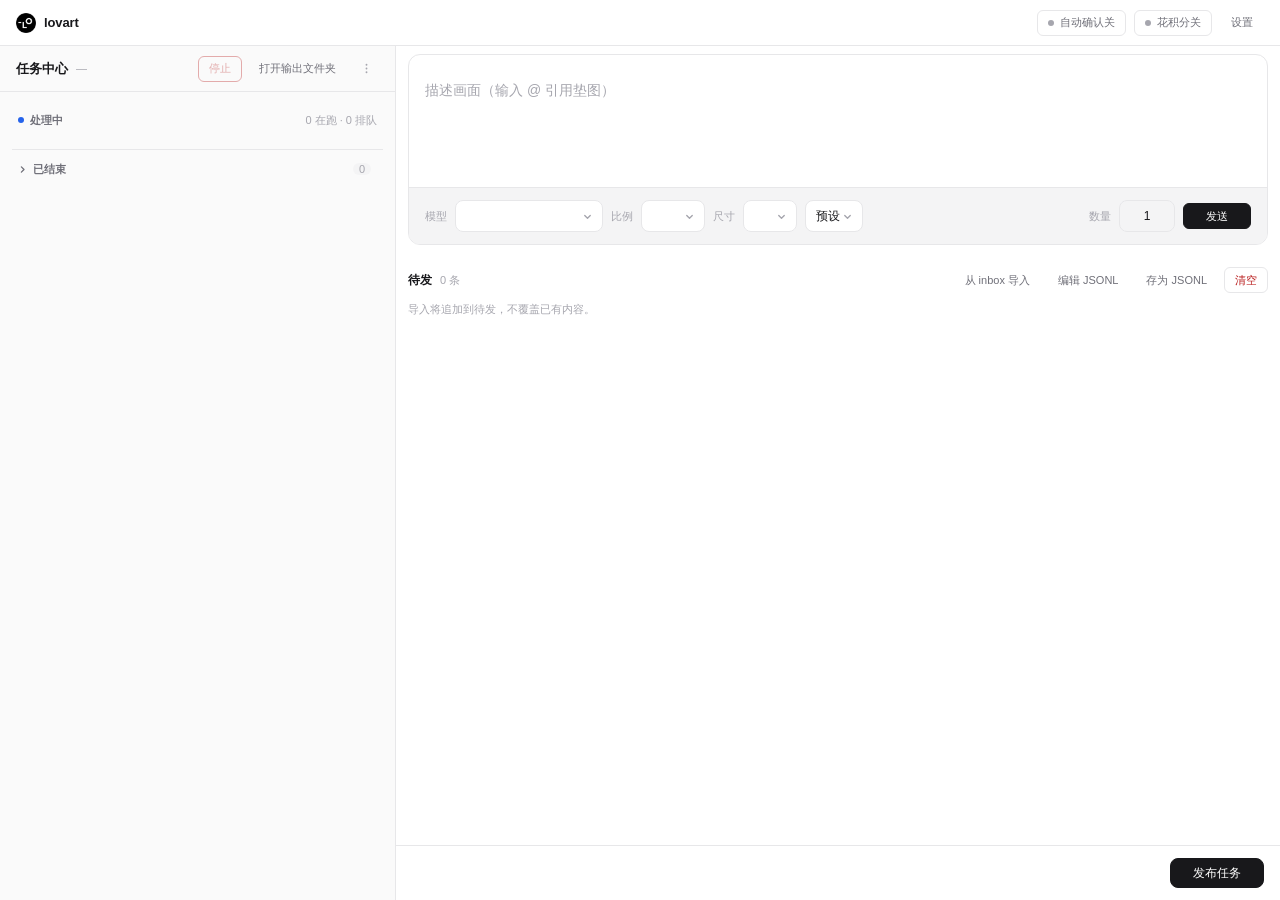
==== ui/index.html @ 82db2443 "feat: 花积分模式（提交前按开关走 fast 通道） - client: Mode{Queue,Fast} + Mode::from_spend 作为唯一的 bool→Mode 映射（带单测）；s" ====
<!doctype html>
<html lang="zh-CN" data-theme="light">
<head>
<meta charset="utf-8" />
<meta name="viewport" content="width=device-width, initial-scale=1" />
<title>lovart</title>
<link rel="stylesheet" href="style.css" />
</head>
<body>

<!--
  ⚠️ 全文件**零内联样式**：没有一处 `style="…"`。
  隐藏用 `hidden` 属性；图标色走 CSS 类 + 令牌。
  **没有进度条** —— 上游 `/chat/status` 只回 `status`
  （2026-10-01 直连实测：`{"code":0,"data":{"thread_id":"…","status":"running"}}`
  —— 没有百分比、没有排队位次），所以「单条生成到几成」**没有真值**，
  编一个百分比就是把不知道的数字写成肯定句。
  也**不留任何"转圈"式装饰动画**：转的永远不是进度，只会看着像卡住。
  单条能回答的是**事实行**（见 `app.js` 的 `.task-facts`）：现在在哪一步、
  正在生产的那几条跑了多久（排队/待确认不计时）、试了几次、产物叫什么
  —— 全是真值，一个猜的数字都没有。
-->
<svg class="svg-defs" aria-hidden="true">
  <symbol id="i-img" viewBox="0 0 24 24">
    <rect x="3" y="4.5" width="18" height="15" rx="2.4" />
    <circle cx="8.6" cy="10" r="1.6" />
    <path d="M4.2 17.2l5-4.8 3.9 3.9 2.7-2.7 4 4" />
  </symbol>
  <symbol id="i-chev" viewBox="0 0 12 12">
    <path d="M4.5 2.5L8 6l-3.5 3.5" />
  </symbol>
  <symbol id="i-copy" viewBox="0 0 24 24">
    <rect x="9" y="9" width="11" height="11" rx="2" />
    <path d="M5 15V6a2 2 0 0 1 2-2h9" />
  </symbol>
  <!-- 三个点用极短线段画，这样 fill:none + stroke 的全局规则也能正确显示 -->
  <symbol id="i-more" viewBox="0 0 24 24">
    <path d="M12 5h.01M12 12h.01M12 19h.01" stroke-width="3.4" />
  </symbol>
  <!-- 预设列表的行内动作：铅笔 / 垃圾桶。
       用图标不用"改 / 删"两个字：图标更安静，也不会像 × 那样被当成"关闭"。 -->
  <symbol id="i-edit" viewBox="0 0 24 24">
    <path d="M4 20h4L20 8l-4-4L4 16v4z" />
    <path d="M14 6l4 4" />
  </symbol>
  <symbol id="i-trash" viewBox="0 0 24 24">
    <path d="M4 7h16M9 7V5h6v2M6 7l1 13h10l1-13" />
    <path d="M10 11v6M14 11v6" />
  </symbol>
</svg>

<header class="topbar">
  <div class="brand">
    <!-- 品牌图标 = **应用图标同一张图**（`ui/logo.png`，随 `frontendDist` 一起嵌进二进制）。
         刻意不再用内联 SVG 仿画：仿出来的和 Dock 里那张永远是两个样子。 -->
    <img class="brand-mark" src="logo.png" alt="" />
    <b class="brand-name">lovart</b>
  </div>
  <!-- 全局自动确认：**常驻状态 + 快捷切换**。花钱策略必须一直看得见，
       所以放在顶栏而不是埋进设置页（设置页不再放第二个开关）。 -->
  <button class="btn btn-sm auto-switch" id="btnAutoConfirm" aria-pressed="false"
    title="遇到需确认的高成本操作时自动确认并扣积分">
    <span class="auto-switch-dot" aria-hidden="true"></span>
    <span id="autoConfirmLabel">自动确认关</span>
  </button>
  <!-- 花积分模式：与自动确认**不是**一回事 —— 它管"提交时走哪条通道"，
       自动确认管"上游要求确认时替不替人点"。不落盘，重启恒关。 -->
  <button class="btn btn-sm auto-switch" id="btnSpendMode" aria-pressed="false"
    title="提交时走 fast 通道：不排队、按张扣积分（不跳过上游的确认）">
    <span class="auto-switch-dot" aria-hidden="true"></span>
    <span id="spendModeLabel">花积分关</span>
  </button>
  <button class="btn btn-sm btn-quiet" id="btnSettings">设置</button>
</header>

<div class="split">

  <!-- ══ 任务中心 ══ -->
  <section class="panel panel-board">
    <div class="panel-head">
      <h2 class="panel-title">任务中心</h2>
      <span class="count" id="boardCount">—</span>
      <div class="head-actions">
        <!-- 「接着查」：把**没人跟**的未完成记录接回来（按 threadId 复查，不重复提交）。
             平时隐藏，只有真出现残记录时才由 app.js 显示。 -->
        <button class="btn btn-sm btn-quiet" id="btnResume" hidden>接着查 0</button>
        <button class="btn btn-sm btn-stop" id="btnStop" disabled>停止</button>
        <button class="btn btn-sm btn-quiet" id="btnOpenOutput">打开输出文件夹</button>
        <button class="icon-btn" id="btnBoardMore" title="更多">
          <svg class="icon-btn-svg"><use href="#i-more" /></svg>
        </button>
      </div>
    </div>

    <div class="panel-body" id="boardBody">

      <!-- 加载/失败态：读不到 ≠ 没有 -->
      <div class="notice" id="boardNotice" hidden>
        <p class="notice-text" id="boardNoticeText"></p>
        <button class="btn btn-sm" id="btnRetryRead">重试</button>
      </div>

      <div id="boardMain">
        <!-- 「要你处理」—— **你不点它就不动**的那些（今天只有"待确认"）。
             刻意**单独成组、放最上面、默认展开**：它原先被归进「已结束」，
             用户看到的是"它自己完成了，没问我"（2026-10-01 实测反馈）。
             判据在 Rust（`task_group` 的 `waiting`），前端不判。 -->
        <div id="waitingGroup" hidden>
          <div class="group-title">
            <span class="dot dot-warn"></span>
            <span>待处理</span>
            <span class="group-meta" id="waitingMeta">0 条</span>
          </div>
          <div class="run-list" id="waitingList"></div>
        </div>

        <div class="group-title">
          <span class="dot" id="runningDot"></span>
          <span id="runningTitle">处理中</span>
          <span class="group-meta" id="runningMeta">0 在跑 · 0 排队</span>
        </div>
        <div class="run-list" id="runningList"></div>

        <button class="waitbar" id="btnQueued" hidden>
          <svg class="chev" aria-hidden="true"><use href="#i-chev" /></svg>
          <span class="waitbar-text">排队中 <b id="queuedCount">0</b> 条</span>
          <span class="waitbar-hint" id="queuedHint">展开</span>
        </button>
        <div class="queued-list" id="queuedList" hidden></div>

        <div class="group-row">
          <button class="group-title group-toggle" id="btnDone" aria-expanded="false">
            <svg class="chev" aria-hidden="true"><use href="#i-chev" /></svg>
            <!-- ⚠️ 这里叫「已结束」而不是「已完成」：这一组装的是**结束了的**，
                 含 `failed` / `no_artifact`（结束但没图）—— 写「已完成」就是撒谎。
                 每条到底什么状态，由卡片自己的状态名回答。 -->
            <span>已结束</span>
            <span class="group-count" id="doneCount">0</span>
          </button>
          <button class="btn btn-sm btn-quiet" id="btnRetry" hidden>重跑异常 0</button>
        </div>
        <div class="done-list" id="doneList" hidden></div>
      </div>
    </div>
  </section>

  <!-- ══ 工作台 ══ -->
  <section class="panel panel-work">
    <div class="panel-body">

      <!-- 输入 + 参数 = 一个整体 -->
      <div class="composer">
        <!-- `id` 是给「从看板卡片把图拖进垫图区」用的落点（`startRefPull`）：
             判据是**整块**而不是 `#refs` —— 垫图条为空时高度是 0，只认它等于拖不进去。 -->
        <div class="composer-top" id="composerTop">
          <!-- 垫图（参考图）在**提示词输入框上方、左对齐** —— 形态与 maomao 生图节点
              一致（那边是 `ResourceStrip` 素材区在 `PromptInput` 之上，见
               `src/components/image/nodes/ImageGenerate.tsx`）。
               缩略图与「+」由 app.js 一起渲染、一起换行（理由见 renderRefs）。
               ⚠️ 不挂「垫图」两个字：图本身已经把话说完（标签已删）。 -->
          <div class="refs" id="refs" role="group" aria-label="垫图"></div>
          <!-- 提示词 = **富文本**（contentEditable），不是 textarea：在里面输入 `@` 调出垫图，
               选中后变成行内**芯片**（图片芯片带缩略图）。形态对齐 maomao 生图节点的
               `PromptInput`；序列化格式（`@{id:label|thumb}`）见 `ui/promptChips.js`。
               ⚠️ 没有可见标签 ⇒ 占位符用 `:empty::before` 自己造，无障碍名走 `aria-label`。 -->
          <div class="composer-input">
            <div class="prompt-input" id="promptInput" contenteditable="true"
              role="textbox" aria-multiline="true" aria-label="提示词"></div>
            <!-- 占位符：`contentEditable` **没有 placeholder** ⇒ 用一个绝对定位的兄弟节点顶上。
                 显隐判据是**序列化后的文本**（不是 `innerHTML`），见 app.js 的 syncComposerState
                 （它同时决定「发送」按钮的可用性 —— 同一个判据只判一次）。 -->
            <span class="prompt-placeholder" id="promptPlaceholder" aria-hidden="true"
              >描述画面（输入 @ 引用垫图）</span>
            <!-- `@` 候选弹层：内容与坐标由 app.js 算（判定/定位在 `ui/promptMention.js`）。
                 启动时会 portal 到 `body`（`position: fixed` 才不被面板裁掉）—— 这里只是初始落点。 -->
            <div class="mention-menu" id="mentionMenu" hidden></div>
          </div>
        </div>

        <div class="composer-bar">
          <!-- ⚠️ 这四个控件（模型 / 比例 / 尺寸 / 预设）**全是自绘下拉**：
               原生 `<select>` 的候选列表由系统绘制（WebView2 走 OS 菜单），字体 / 行高 /
               圆角 / 高亮色一处也改不了 —— 摆在一行里就是"两个物种"。
               所以 `<select>` 退化成**纯数据模型**（`.value` / `<option>` / `change` 照旧），
               看得见的是 `.select-btn` + `.menu` 弹层。
               ⚠️ 配对靠按钮上的 `data-select`（指向 select 的 id），JS 侧没有第二张表。 -->
          <div class="bar-field">
            <label class="bar-label" for="btnModel">模型</label>
            <select id="modelSelect" tabindex="-1" aria-hidden="true"></select>
            <button class="select-btn" id="btnModel" data-select="modelSelect"
              aria-haspopup="listbox" aria-expanded="false"></button>
          </div>
          <!-- 比例 / 尺寸 = 与「模型」**同款下拉**（原先是一条工具条上并存
               分段按钮 + 下拉两种控件，选中反馈也不一样）。 -->
          <div class="bar-field">
            <label class="bar-label" for="btnRatio">比例</label>
            <select id="ratioSelect" tabindex="-1" aria-hidden="true"></select>
            <button class="select-btn" id="btnRatio" data-select="ratioSelect"
              aria-haspopup="listbox" aria-expanded="false"></button>
          </div>
          <div class="bar-field">
            <label class="bar-label" for="btnSize">尺寸</label>
            <select id="sizeSelect" tabindex="-1" aria-hidden="true"></select>
            <button class="select-btn" id="btnSize" data-select="sizeSelect"
              aria-haspopup="listbox" aria-expanded="false"></button>
          </div>
          <!-- 提示词预设：打开一个面板（列表态挑一条用；新建 / 修改在编辑器态）。
               不是下拉，所以 `aria-haspopup` 是 `dialog`，也没有 `aria-expanded`。 -->
          <button class="select-btn" id="btnPresets" aria-haspopup="dialog"
            title="提示词预设">预设</button>
          <!-- 右端：数量 + 发送。
               ⚠️ 两者都只是「加入待发」，真正花钱的是下面的「发布任务」——
                  所以这里不写「提交 / 发布」，否则用户会以为点一下就扣积分。
               回车与「发送」是**同一个入口**（都走 app.js 的 `addToQueue`），
               数量 = 这条提示词入队几份（每份一个独立任务、一张不同的图）。
               `max` 由 app.js 按 `MAX_COPIES` 填，不在 HTML 里写第二份 20。 -->
          <div class="bar-tail">
            <div class="bar-field">
              <label class="bar-label" for="copiesInput">数量</label>
              <input class="copies-input" id="copiesInput" type="number" min="1" step="1" value="1" />
            </div>
            <button class="btn btn-sm btn-primary" id="btnSend" title="加入待发（回车同效）">发送</button>
          </div>
        </div>
      </div>

      <div class="queue-head">
        <h3 class="queue-title">待发</h3>
        <span class="count" id="queueCount">0 条</span>
        <div class="head-actions">
          <button class="btn btn-sm btn-quiet" id="btnImport">从 inbox 导入</button>
          <button class="btn btn-sm btn-quiet" id="btnEditJsonl">编辑 JSONL</button>
          <button class="btn btn-sm btn-quiet" id="btnExportJsonl">存为 JSONL</button>
          <button class="btn btn-sm btn-danger" id="btnClear">清空</button>
        </div>
      </div>
      <p class="note">导入将追加到待发，不覆盖已有内容。</p>
      <div class="queue-list" id="queueList"></div>

    </div>

    <div class="panel-foot">
      <button class="btn btn-primary" id="btnPublish">发布任务</button>
    </div>
  </section>

</div>

<!--
  ══ 看大图 ══
  参照实现（maomao 的 ImageZoomDialog）：全屏黑底、图片 contain、
  点空白关闭、右上关闭按钮、右下像素角标、底部工具条。

  ⚠️ 这里**不做滚轮缩放 / 拖拽平移** —— 那两样必须靠 `el.style.transform`
  实现，会违反「零内联样式」。改成**两档模式**（适应窗口 / 实际大小），
  实际大小用容器原生滚动，能力不减且没有一处内联样式。
-->
<div class="viewer" id="viewer" hidden>
  <div class="viewer-stage" id="viewerStage">
    <img class="viewer-img" id="viewerImg" alt="大图" />
  </div>
  <span class="viewer-dims" id="viewerDims"></span>
  <button class="viewer-close" id="viewerClose" aria-label="关闭">×</button>
  <div class="viewer-bar">
    <button class="viewer-btn" id="viewerFit">适应窗口</button>
    <button class="viewer-btn" id="viewerActual">实际大小</button>
    <span class="viewer-sep"></span>
    <button class="viewer-btn" id="viewerReveal">打开所在位置</button>
    <button class="viewer-btn" id="viewerCopy">复制提示词</button>
  </div>
</div>

<!-- ══ 发布确认 ══ -->
<div class="mask" id="maskPublish" hidden>
  <div class="dialog" role="dialog" aria-modal="true" aria-labelledby="publishTitle">
    <h2 class="dialog-title" id="publishTitle">发布任务？</h2>
    <p class="dialog-text" id="publishText">提交后任务进入左侧「处理中」。</p>
    <div class="dialog-foot">
      <button class="btn" id="btnPublishCancel">取消</button>
      <button class="btn btn-primary" id="btnPublishOk">发布</button>
    </div>
  </div>
</div>

<!-- ══ 清空确认 ══ -->
<div class="mask" id="maskClear" hidden>
  <div class="dialog" role="dialog" aria-modal="true" aria-labelledby="clearTitle">
    <h2 class="dialog-title" id="clearTitle">清空待发？</h2>
    <p class="dialog-text" id="clearText">待发内容将被删除，不可撤销。</p>
    <div class="dialog-foot">
      <button class="btn" id="btnClearCancel">取消</button>
      <button class="btn btn-danger" id="btnClearOk">清空</button>
    </div>
  </div>
</div>

<!-- ══ 导入 ══ -->
<div class="mask" id="maskImport" hidden>
  <div class="dialog dialog-wide" role="dialog" aria-modal="true" aria-labelledby="importTitle">
    <h2 class="dialog-title" id="importTitle">导入提示词</h2>
    <div class="dialog-body" id="importList"></div>
    <div class="dialog-foot">
      <button class="btn" id="btnImportPick">选择文件…</button>
      <button class="btn" id="btnImportCancel">关闭</button>
    </div>
  </div>
</div>

<!-- ══ 提示词预设 ══
     两态互斥：默认是**列表**（点一行 = 取用），新建 / 修改换到编辑器。
     ⚠️ 面板**不读**编辑区（`#promptInput`）：存/改的名字与文本一律来自这里的
    `#presetName` / `#presetText`。 -->
<div class="mask" id="maskPresets" hidden>
  <div class="dialog dialog-mid" role="dialog" aria-modal="true" aria-labelledby="presetsTitle">
    <div class="dialog-head">
      <h2 class="dialog-title" id="presetsTitle">提示词预设</h2>
      <button class="dialog-close" id="btnPresetClose" title="关闭（Esc）" aria-label="关闭">×</button>
    </div>

    <!-- 态一：列表 -->
    <div id="presetListView">
      <div class="preset-list" id="presetList"></div>
      <div class="dialog-foot">
        <button class="btn btn-sm btn-quiet" id="btnPresetNew">＋ 新建预设</button>
      </div>
    </div>

    <!-- 态二：编辑器（新建 / 修改共用） -->
    <div id="presetFormView" hidden>
      <div class="preset-editor">
        <!-- 名字是给人看的标签：可留空，留空时列表用正文首行兜底 -->
        <input class="preset-name" id="presetName" type="text" placeholder="名字（留空就用首行）" />
        <textarea class="preset-text" id="presetText" placeholder="写一条提示词…"></textarea>
      </div>
      <div class="dialog-foot">
        <button class="btn btn-sm btn-quiet" id="btnPresetCancel">取消</button>
        <button class="btn btn-sm btn-primary" id="btnPresetSave">保存</button>
      </div>
    </div>
  </div>
</div>

<!-- ══ 设置 ══ -->
<div class="mask" id="maskSettings" hidden>
  <div class="dialog" role="dialog" aria-modal="true" aria-labelledby="settingsTitle">
    <h2 class="dialog-title" id="settingsTitle">设置</h2>
    <div class="dialog-body">
      <div class="form">
        <div class="form-section">凭据</div>
        <label class="form-label" for="setAccessKey">访问密钥（AK）</label>
        <input class="form-input" id="setAccessKey" type="password" autocomplete="off" />
        <label class="form-label" for="setSecretKey">签名密钥（SK）</label>
        <input class="form-input" id="setSecretKey" type="password" autocomplete="off" />

        <div class="form-section">运行</div>
        <label class="form-label" for="setConcurrency">并发数</label>
        <input class="form-input" id="setConcurrency" type="number" min="1" max="8" />
        <label class="form-label" for="setTaskInterval">提交间隔（秒）</label>
        <!-- 全局节流：任意两次提交（含重试）至少隔这么久。0 = 不间隔；
             改完对**下一次开始**生效（正在跑的批次不打断）。 -->
        <input class="form-input" id="setTaskInterval" type="number" min="0" max="600" step="0.1" />
        <label class="form-label" for="setOutput">输出文件夹</label>
        <input class="form-input" id="setOutput" />
        <p class="note form-hint">
          改目录后，已有任务的产物仍留在旧目录，看板会显示缺失。
        </p>

        <div class="form-section">时间与重试</div>
        <label class="form-label" for="setTaskTimeout">单任务超时（分）</label>
        <input class="form-input" id="setTaskTimeout" type="number" min="1" max="1440" step="1" />
        <label class="form-label" for="setRecheckTimeout">复查超时（分）</label>
        <input class="form-input" id="setRecheckTimeout" type="number" min="1" max="1440" step="1" />
        <label class="form-label" for="setMaxAttempts">失败重试（次）</label>
        <input class="form-input" id="setMaxAttempts" type="number" min="1" max="20" step="1" />
        <label class="form-label" for="setMaxTimeouts">超时次数（次）</label>
        <input class="form-input" id="setMaxTimeouts" type="number" min="1" max="10" step="1" />

        <details class="form-advanced">
          <summary>高级（402/409 排队 · 提示词轮询节奏）</summary>
          <div class="form">
            <label class="form-label" for="setMaxBusyRetries">重投上限</label>
            <input class="form-input" id="setMaxBusyRetries" type="number" min="1" max="5000" step="1" />
            <label class="form-label" for="setDownloadRetries">下载重试</label>
            <input class="form-input" id="setDownloadRetries" type="number" min="1" max="10" step="1" />
            <label class="form-label" for="setPollInterval">轮询间隔（秒）</label>
            <input class="form-input" id="setPollInterval" type="number" min="1" max="600" step="1" />
            <label class="form-label" for="setPollMaxInterval">轮询封顶（秒）</label>
            <input class="form-input" id="setPollMaxInterval" type="number" min="1" max="3600" step="1" />
          </div>
        </details>

        <div class="form-section">兜底参数</div>
        <!-- 兜底参数：提示词没写 model / ratio / size 时才用（判定只有一个地方：
             `PromptDefaults::resolve`）。选项来自后端：模型表 + 比例/尺寸的合法值。 -->
        <label class="form-label" for="setDefaultModel">兜底模型</label>
        <select class="form-input" id="setDefaultModel"></select>
        <label class="form-label" for="setDefaultRatio">兜底比例</label>
        <!-- 与模型/尺寸同款下拉（外观一致）：候选是常用比例；`.env` 里手改的非常用值
             由 `renderDefaultSelects` 补一项，不会被吞掉。 -->
        <select class="form-input" id="setDefaultRatio"></select>
        <label class="form-label" for="setDefaultSize">兜底尺寸</label>
        <select class="form-input" id="setDefaultSize"></select>
      </div>
      <p class="note">
        提示词里没写 model / ratio / size 时，用上面三个值兜底；命令行 --model / --ratio /
        --size 仍然优先。
      </p>
      <p class="note" id="settingsNote" hidden></p>
    </div>
    <div class="dialog-foot">
      <button class="btn" id="btnSettingsCancel">取消</button>
      <button class="btn btn-primary" id="btnSettingsSave">保存</button>
    </div>
  </div>
</div>

<input class="visually-hidden" id="refPicker" type="file" accept="image/*" multiple />

<script src="promptChips.js"></script>
<script src="presets.js"></script>
<script src="promptMention.js"></script>
<script src="app.js"></script>
</body>
</html>
---- ui/style.css ----
/* lovart —— UI 样式。
 *
 * ── 8 查纪律（本文件的写法全部为它服务）─────────────────────────────
 * 查1 间距来源唯一：区块间距只由**父容器**给（`gap` / `padding`），
 *     子项不再写同方向的值；**全文件 0 处负 margin**。
 * 查2 线条各有职责：每条 border 都注释了「它分隔哪两样东西」，答不出的已删。
 * 查3 对齐：控件高度只有 3 档（32 / 30 / 26），圆角只有 4 档，字号只有 6 档。
 * 查4 令牌：颜色一律 `var(--*)`；`rgb()` 只出现在令牌定义处（单源）。
 * 查5 不换行：按钮 / 标签 / 计数一律 `nowrap`。
 * 查6 规格唯一：同一个控件全页只有一套规格（无第二份近似实现）。
 * 查7 文案：正常行不说话（不显示耗时/徽章），异常行才带标签 + 说明。
 * 查8 可点性：**没有 hover 才出现的控件**（删除键常显）。
 *
 * ⚠️ 全文件**零内联样式**：本文件不产生任何 `style="…"`，
 *    `app.js` 也不写 `el.style.*` —— 显示/隐藏走 `hidden` 属性，选中态走 `classList`，
 *    进度条是纯 CSS 动画（本来就没有真实进度可显示）。
 */

/* ══ 令牌 ══════════════════════════════════════════════════════════ */

:root {
  /* 圆角：4 档 */
  --r-sm: 6px;
  --r-md: 8px;
  --r-lg: 12px;
  --r-pill: 999px;

  /* 字号：6 档 */
  --fs-xs: 11px;
  --fs-sm: 12px;
  --fs-md: 13px;
  --fs-lg: 14px;
  --fs-xl: 20px;
  --fs-2xl: 24px;

  /* 控件高度：3 档 */
  --h-ctl: 32px;   /* 工具条控件（缩略图 / 下拉 / 分段） */

  /* 垫图缩略图 —— **两处共用这一个值**（卡片 `.task-ref`、待发面板 `.queue-thumb.is-ref`）。
   * 原先两边各写各的（96 / 72），且卡片那个比**结果图（72px 高）还大**，主次反了。
   * 它只需要"看得清是哪张"，不需要抢戏。 */
  --ref-thumb: 56px;
  --h-btn: 30px;   /* 常规按钮 */
  --h-btn-sm: 26px;/* 面板头里的小按钮 */

  /* 间距：5 档 */
  --sp-1: 6px;
  --sp-2: 8px;
  --sp-3: 12px;
  --sp-4: 16px;
  --sp-5: 22px;

  /* 面板头 / 工作台栏宽 */
  --head-h: 46px;
  --board-w: 396px;

  /* 下拉箭头：`select` 与「预设」按钮**共用同一张图**
   * （两处各写一份 data URI，迟早会在其中一处画歪）。 */
  --chev: url("data:image/svg+xml;utf8,<svg xmlns='http://www.w3.org/2000/svg' width='11' height='11' viewBox='0 0 12 12'><path d='M3 4.8L6 7.8 9 4.8' fill='none' stroke='%23a6a6ae' stroke-width='1.5' stroke-linecap='round' stroke-linejoin='round'/></svg>");
}

:root[data-theme="light"] {
  --bg: #ffffff;
  --bg-sunken: #fafafa;   /* 左栏底 */
  --bg-sub: #f4f4f5;      /* 工具条底 / 控件底 */
  --bg-hover: #ececee;

  --line: #e7e7e9;        /* 主分隔线 */
  --line-soft: #f1f1f3;   /* 次级分隔（行之间） */

  --ink: #18181b;
  --ink-2: #6f6f78;
  --ink-3: #a6a6ae;

  --run: #2563eb;
  --ok: #15803d;
  --warn: #b45309;
  --bad: #b91c1c;

  --run-bg: #eff4ff;
  --warn-bg: #fdf6e8;
  --bad-bg: #fdeeed;

  --shadow: 0 1px 2px rgb(0 0 0 / 5%);
  --shadow-dialog: 0 14px 44px rgb(0 0 0 / 24%);
  --mask: rgb(12 12 14 / 40%);
}

/* ══ 基础 ══════════════════════════════════════════════════════════ */

* { box-sizing: border-box; }

/*
 * ⚠️ **`hidden` 属性必须能压住一切 display**。
 *
 * 浏览器默认的 `[hidden]{display:none}` 来自 **UA 样式表**，而作者样式表里的
 * `.viewer{display:flex}` / `.btn{display:inline-flex}` **优先级永远更高** ——
 * 于是 `hidden` 形同虚设：那个全屏看图层会**一开始就盖住整个窗口，且关不掉**。
 *
 * 所以这里显式兜一条。`!important` 是这个场景的标准用法（normalize.css 同款），
 * 不是偷懒：它保护的正是「属性语义 > 类样式」这条秩序。
 */
[hidden] { display: none !important; }

html, body { height: 100%; }

body {
  margin: 0;
  display: flex;
  flex-direction: column;
  overflow: hidden;
  background: var(--bg);
  color: var(--ink);
  font: var(--fs-md) / 1.5 -apple-system, BlinkMacSystemFont, "SF Pro Text", "PingFang SC", sans-serif;
  -webkit-font-smoothing: antialiased;
}

button, input, select, textarea { font-family: inherit; }

button { cursor: pointer; color: inherit; }

/* SVG 图标统一描边（避免每处重写 stroke 值） */
.svg-defs { display: none; }

.visually-hidden {
  position: absolute;
  width: 1px;
  height: 1px;
  overflow: hidden;
  clip-path: inset(50%);
}

/* ══ 顶栏 ══════════════════════════════════════════════════════════ */

/* 查2：顶栏下边线 —— 分隔「应用身份」与「工作区」 */
.topbar {
  flex: none;
  display: flex;
  align-items: center;
  gap: var(--sp-2);
  height: var(--head-h);
  padding: 0 var(--sp-4);
  border-bottom: 1px solid var(--line);
}

.brand {
  display: flex;
  align-items: center;
  gap: var(--sp-2);
  margin-right: auto;
}

.brand-mark {
  width: 20px;
  height: 20px;
  display: block;
  border-radius: var(--r-sm);
}

.brand-name {
  font-size: var(--fs-md);
  font-weight: 600;
  letter-spacing: -0.01em;
  white-space: nowrap;
}

/* ══ 两栏 ══════════════════════════════════════════════════════════ */

.split {
  flex: 1;
  display: grid;
  grid-template-columns: var(--board-w) 1fr;
  min-height: 0;
}

/* 查2：左栏右边线 —— 分隔「任务中心」与「工作台」 */
.panel {
  display: flex;
  flex-direction: column;
  min-width: 0;
  min-height: 0;
  overflow: hidden;
}

.panel-board {
  border-right: 1px solid var(--line);
  background: var(--bg-sunken);
}

/* 查2：面板头下边线 —— 分隔「面板标题」与「面板内容」 */
.panel-head {
  flex: none;
  display: flex;
  align-items: center;
  gap: var(--sp-2);
  height: var(--head-h);
  padding: 0 var(--sp-4);
  border-bottom: 1px solid var(--line);
}

/* 两个面板的标题**同一规格** —— 曾经这里给左栏单独写了一个 13px 的覆盖，
   同一个控件两套字号（查3）。 */
.panel-title {
  margin: 0;
  font-size: var(--fs-md);
  font-weight: 600;
  white-space: nowrap;
}

/* 分隔用的中点：语义是「分隔符」，不是「计数」，所以不借 `.count` */
.sep {
  color: var(--ink-3);
  user-select: none;
}

.count {
  font-size: var(--fs-xs);
  color: var(--ink-3);
  white-space: nowrap;
}

/* 查1：面板头的动作靠 margin-left:auto 贴右，不用额外 padding 撑 */
.head-actions {
  margin-left: auto;
  display: flex;
  align-items: center;
  gap: var(--sp-1);
}

.panel-body {
  flex: 1;
  min-height: 0;
  overflow: auto;
  padding: var(--sp-2) var(--sp-3) var(--sp-4);
}

/* 查2：面板脚上边线 —— 分隔「待发列表」与「发布动作」 */
.panel-foot {
  flex: none;
  display: flex;
  justify-content: flex-end;
  padding: var(--sp-3) var(--sp-4);
  border-top: 1px solid var(--line);
}

/* ══ 按钮（查6：全页唯一一套）══════════════════════════════════════ */

.btn {
  height: var(--h-btn);
  padding: 0 var(--sp-3);
  border: 1px solid var(--line);
  border-radius: var(--r-md);
  background: var(--bg);
  color: var(--ink);
  font-size: var(--fs-sm);
  font-weight: 500;
  white-space: nowrap;
  display: inline-flex;
  align-items: center;
  justify-content: center;
  line-height: 1;
}

.btn:hover:not(:disabled) { background: var(--bg-sub); }

.btn:disabled { opacity: 0.35; cursor: not-allowed; }

.btn-sm {
  height: var(--h-btn-sm);
  padding: 0 10px;
  font-size: var(--fs-xs);
  border-radius: var(--r-sm);
}

.btn-primary {
  background: var(--ink);
  border-color: var(--ink);
  color: var(--bg);
  padding: 0 var(--sp-5);
}

.btn-primary:hover:not(:disabled) { opacity: 0.86; background: var(--ink); }

.btn-quiet {
  border-color: transparent;
  background: transparent;
  color: var(--ink-2);
}

.btn-quiet:hover:not(:disabled) { background: var(--bg-sub); color: var(--ink); }

.btn-danger { color: var(--bad); }

.btn-danger:hover:not(:disabled) { background: var(--bad); border-color: var(--bad); color: var(--bg); }

.btn-stop { color: var(--bad); border-color: var(--bad); background: transparent; }

.btn-stop:hover:not(:disabled) { background: var(--bad); color: var(--bg); }

/* ══ 顶栏：自动确认开关（常驻状态）══════════════════════════════════ */

.auto-switch {
  gap: 6px;
  color: var(--ink-2);
}

.auto-switch-dot {
  width: 6px;
  height: 6px;
  flex: none;
  border-radius: 50%;
  background: var(--ink-3);
}

/* 开着 = 会花钱：用警示色，别只靠一个小圆点。 */
.auto-switch[aria-pressed="true"] {
  color: var(--bad);
  border-color: var(--bad);
  background: var(--bad-bg);
}

.auto-switch[aria-pressed="true"] .auto-switch-dot {
  background: var(--bad);
}

/* ══ 任务中心：处理中 ══════════════════════════════════════════════ */

.group-title {
  display: flex;
  align-items: center;
  gap: var(--sp-1);
  padding: var(--sp-3) var(--sp-1) var(--sp-2);
  font-size: var(--fs-xs);
  font-weight: 600;
  color: var(--ink-2);
  white-space: nowrap;
}

.group-meta {
  margin-left: auto;
  font-weight: 400;
  color: var(--ink-3);
}

.dot {
  flex: none;
  width: 6px;
  height: 6px;
  border-radius: var(--r-pill);
  background: var(--run);
}

.dot-idle { background: var(--ink-3); }

.dot-ok { background: var(--ok); }

.dot-warn { background: var(--warn); }

.dot-bad { background: var(--bad); }

/* 在跑的那一行「已跑多久」+ 不定量进度条。
   （旧的 .run-card / .run-prompt / .run-line / .run-pct 已删 ——
     它们属于被替换掉的「日志行」形态，留着就是死代码。） */
/* 事实行 —— 这一条任务的**真实数据**（已持续多久 / 试了几次 / 产物文件名）。
 *
 * ⚠️ 规则是「**有就显示**」，**不按状态挑字段** —— 挑字段就是前端在做状态判断，
 *    而状态判断只许有一份（`engine/state.rs` 的 `STATUS_TABLE`）。
 *    这些数据本来就都在下发的记录里，原先**一个字都没显示**。
 *
 * 它取代了原来的 `.run-meta`（只显示一行"已跑多久"，且只在"在跑且有人跟"时挂）。 */
.task-facts {
  display: flex;
  flex-wrap: wrap;
  gap: var(--sp-1) var(--sp-3);
  margin-top: var(--sp-1);
  font-size: var(--fs-xs);
  color: var(--ink-3);
  font-variant-numeric: tabular-nums;
}

/* 记录说有这个产物、盘上却没有 —— 必须看得出来（读不到 ≠ 没有） */
.fact.is-missing { color: var(--bad); }

/* 上游原文 —— 出问题时上游**到底说了什么**。
 *
 * ⚠️ 原先这里一个字都没有：失败时只看到一句人话（`abnormal.reason`），
 *    看不到上游的原话。人话是给用户看的，这一句是**证据**。 */
.task-raw {
  font-size: var(--fs-xs);
  line-height: 1.5;
}

.task-raw > .raw-label {
  cursor: pointer;
  color: var(--ink-3);
  list-style: none;
}

.task-raw > .raw-label::-webkit-details-marker { display: none; }
.task-raw > .raw-label::before { content: "▸ "; }
.task-raw[open] > .raw-label::before { content: "▾ "; }

.raw-text {
  display: block;
  margin-top: var(--sp-1);
  padding: var(--sp-1) var(--sp-2);
  border-radius: var(--r-md);
  background: var(--line-soft);
  word-break: break-all;
  color: var(--ink-2);
}

/* 卡片上的动作行 —— 今天只有「确认并继续」。
 *
 * ⚠️ 它是**花钱的那一下**，所以**常显在卡上、不藏 ⋯ 菜单**：
 *    藏起来就等于"没有确认按钮"（2026-10-01 实测反馈）。
 * 一个动作**只留一个入口**（菜单里那条已撤）。 */
.task-actions {
  display: flex;
  justify-content: flex-end;
  gap: var(--sp-2);
}

/* ══ 应用内提示条与确认框 ════════════════════════════════════════════
 *
 * ⚠️ 为什么不用 `window.alert` / `window.confirm`：**Tauri 的 webview 不实现它们** ——
 *    `confirm()` 直接返回 `false`（所有"确认后才继续"的动作**静默取消**）、
 *    `alert()` 静默无输出（错误提示一个都弹不出来 = **把失败吞了**）。
 *    2026-10-01 实测：「消费积分继续」点了没反应，根因就是它。
 * 所以提示与确认都由页面自己画（原生 DOM，零内联样式）。
 */

/* 提示条的宿主：**固定居顶**，不跟着触发点走。
 *
 * ── 为什么不能是右下角 ──────────────────────────────────────────────
 * 右下角正好压在编辑区的「发布任务」上：点完发送，提示条盖住刚点的按钮，
 * 想连点第二次就得等它消失。顶部居中既避开顶栏，也避开底部编辑区。
 * ── 为什么要有宿主 ──────────────────────────────────────────────────
 * 多条提示各自 `fixed` 会**完全重叠**（同一坐标），后来的把前一条盖死。
 * 宿主用 flex 列排，天然按顺序堆叠。
 */
.toast-host {
  position: fixed;
  top: 64px;                 /* 顶栏之下 */
  left: 50%;
  transform: translateX(-50%);
  z-index: 200;              /* 高于顶栏（90）与弹窗遮罩（100）之外的可点层 */
  display: flex;
  flex-direction: column;
  align-items: center;
  gap: var(--sp-2);
  width: max-content;
  max-width: min(560px, calc(100vw - 2 * var(--sp-4)));
  pointer-events: none;      /* 宿主不拦截点击，只有单条提示可点 */
}

.toast {
  pointer-events: auto;      /* 点一下即可关闭 */
  max-width: 100%;
  padding: var(--sp-2) var(--sp-3);
  border: 1px solid var(--line);
  border-radius: var(--r-md);
  background: var(--bg);
  box-shadow: var(--shadow-dialog);
  font-size: var(--fs-sm);
  line-height: 1.5;
  white-space: pre-wrap;
  cursor: pointer;
}

.modal {
  position: fixed;
  inset: 0;
  z-index: 100;
  display: flex;
  align-items: center;
  justify-content: center;
  background: rgb(0 0 0 / 35%);
}

/* ── JSONL 编辑器（待发「编辑 JSONL」）───────────────────────────────
 * 行号与文本必须**同字体同行高**，否则滚动时对不齐。
 */
.jsonl-panel {
  width: min(760px, 92vw);
  max-height: 84vh;
}

.jsonl-editor {
  display: flex;
  height: 46vh;
  border: 1px solid var(--line);
  border-radius: var(--r-md);
  background: var(--bg-sub);
  overflow: hidden;
}

.jsonl-gutter,
.jsonl-area {
  margin: 0;
  padding: var(--sp-2) 0;
  font: 12px/20px ui-monospace, SFMono-Regular, Consolas, monospace;
  border: 0;
  background: transparent;
  resize: none;
  outline: none;
}

.jsonl-gutter {
  flex: none;
  width: 46px;
  padding-right: var(--sp-1);
  text-align: right;
  color: var(--ink-3);
  background: var(--bg);
  border-right: 1px solid var(--line);
  user-select: none;
  overflow: hidden;
}

.jsonl-area {
  flex: 1;
  padding-left: var(--sp-2);
  padding-right: var(--sp-2);
  color: var(--ink);
  white-space: pre;
  overflow: auto;
}

.jsonl-errors {
  margin: var(--sp-2) 0 0;
  padding: var(--sp-2);
  max-height: 22vh;
  overflow: auto;
  border-radius: var(--r-md);
  background: var(--bg-sub);
  border: 1px solid var(--line);
  color: var(--bad);
  font: 12px/1.6 ui-monospace, SFMono-Regular, Consolas, monospace;
  white-space: pre-wrap;
}

.modal-panel {
  display: flex;
  flex-direction: column;
  gap: var(--sp-2);
  width: min(520px, calc(100vw - 2 * var(--sp-4)));
  max-height: 70vh;
  padding: var(--sp-4);
  border-radius: var(--r-lg);
  background: var(--bg);
  box-shadow: var(--shadow-dialog);
}

.modal-title {
  font-size: var(--fs-sm);
  font-weight: 600;
}

.modal-detail {
  margin: 0;
  overflow: auto;
  padding: var(--sp-2);
  border-radius: var(--r-md);
  background: var(--line-soft);
  font-size: var(--fs-xs);
  line-height: 1.5;
  white-space: pre-wrap;
  word-break: break-all;
}

.modal-actions {
  display: flex;
  justify-content: flex-end;
  gap: var(--sp-2);
}

/* ⚠️ 这里曾有两条进度条，都**删掉**了，别再照着谁加回来：
 *
 * ① `.bar`（`::after` + `@keyframes sweep`，CSS `infinite` 扫动）——
 *    **它转的不是进度，是动画**：永远到不了头，任务停没停它都在转，
 *    于是「一直在转」看着就像程序卡死。**装饰动画永远不该长得像进度。**
 * ② `.batch-bar`（原生 `<progress>`，已完成 / 本批次总数）——
 *    数字是真的，但那是**整批**的进度，不是用户在一条任务卡上要看的那个。
 *
 * ── 为什么单条不做进度条 ──────────────────────────────────────────
 * 上游 `/chat/status` **只回 `status`**（2026-10-01 直连实测：
 * `{"code":0,"message":"success","data":{"thread_id":"…","status":"running"}}`）
 * —— 没有百分比、没有排队位次、没有子任务计数。
 * ⇒ 「这一条生成到几成」**没有真值**。画一条按时间猜的、或走一步跳一下的条，
 *    都是在「把不知道的数字写成肯定句」。
 * 单条能给的都是**事实**（`.task-facts`）：现在在哪一步（`statusLabel`）、
 * 正在生产的那几条跑了多久（排队/待确认不计时）、试了几次、产物叫什么
 * —— 全是真值，一个猜的数字都没有。
 */

/* 排队中：一个可展开的计数条 */
/* 查2：虚线 —— 它是「控件」不是「任务卡」，靠虚线区分（实线卡 = 在跑） */
.waitbar {
  display: flex;
  align-items: center;
  gap: var(--sp-2);
  width: 100%;
  padding: var(--sp-3);
  border: 1px dashed var(--line);
  border-radius: var(--r-lg);
  background: transparent;
  color: var(--ink-3);
  font-size: var(--fs-sm);
  text-align: left;
  white-space: nowrap;
}

.waitbar:hover { border-color: var(--ink-3); color: var(--ink-2); }

.waitbar-text { flex: 1; min-width: 0; overflow: hidden; text-overflow: ellipsis; }

.waitbar-text b { color: var(--ink-2); font-weight: 500; }

.waitbar-hint { flex: none; }

.chev {
  flex: none;
  width: 9px;
  height: 9px;
  fill: none;
  stroke: currentColor;
  stroke-width: 1.7;
  stroke-linecap: round;
  stroke-linejoin: round;
  transition: transform 0.15s;
}

.is-open .chev { transform: rotate(90deg); }

.queued-list, .done-list { padding-bottom: var(--sp-2); }

/* 已完成组头 + 组级动作 */
/* 查2：上边线 —— 分隔「处理中」与「已完成」两组（全文件只此一处画这条线） */
.group-row {
  display: flex;
  align-items: center;
  gap: var(--sp-2);
  margin-top: var(--sp-3);
  padding-right: var(--sp-1);
  border-top: 1px solid var(--line);
}

.group-toggle {
  flex: 1;
  min-width: 0;
  border: none;
  background: none;
  text-align: left;
}

.group-toggle:hover { color: var(--ink); }

.group-count {
  margin-left: auto;
  padding: 0 var(--sp-1);
  border-radius: var(--r-pill);
  background: var(--bg-sub);
  font-weight: 400;
  color: var(--ink-3);
}

/* ══ 任务卡（查6：排队中 / 已完成共用同一套）════════════════════════
 *
 * ⚠️ 这是**图片工具**，所以每条任务的主角是**那张图**，不是那行字。
 * 参照实现（maomao 的 TaskCenter）：缩略图**整行宽 × 72px**、点击开大图，
 * 文字只是图下面的说明。我上一版把它做成 32px 小方块 + 一行文字 ——
 * 那是「日志行」，不是「任务卡」。
 */

.task-card {
  display: flex;
  flex-direction: column;
  gap: var(--sp-1);
  padding: var(--sp-3);
  margin-bottom: var(--sp-2);
  border: 1px solid var(--line);
  border-radius: var(--r-lg);
  background: var(--bg);
  /* 「已结束」可能有几千张卡。让**视口外**的卡跳过布局与绘制：
   * 展开时只算眼前那十几张，而不是几千张全排一遍。
   * `contain-intrinsic-size: auto <估算高度>` —— 没量过的卡按 220px 占位，
   * 量过之后浏览器记住真实高度（`auto`），滚动条不会越滑越跳。 */
  content-visibility: auto;
  contain-intrinsic-size: auto 220px;
}

.task-head {
  display: flex;
  align-items: center;
  gap: var(--sp-1);
  min-width: 0;
}

.task-status {
  flex: none;
  font-size: var(--fs-xs);
  font-weight: 500;
  white-space: nowrap;
}

.task-model {
  /* ⚠️ 原先这里是 `flex: none` ⇒ **不收缩**，长模型名（`gpt-image-2.5-flare-low`）
   *    直接顶出卡片（2026-10-01 实测反馈）。
   *    改成可收缩 + `min-width: 0` —— flex 项默认 `min-width: auto`，
   *    不显式设成 0 就不会缩到内容宽度以下，省略号也就永远不会出现。 */
  flex: 0 1 auto;
  min-width: 0;
  font-size: var(--fs-xs);
  color: var(--ink-3);
  white-space: nowrap;
  overflow: hidden;
  text-overflow: ellipsis;
}

.task-head .head-actions { margin-left: auto; }

/* 图标按钮：查3 —— 与 .btn-sm 同高（26），不与按钮混用两套规格 */
.icon-btn {
  flex: none;
  width: var(--h-btn-sm);
  height: var(--h-btn-sm);
  padding: 0;
  border: none;
  border-radius: var(--r-sm);
  background: transparent;
  color: var(--ink-3);
  display: flex;
  align-items: center;
  justify-content: center;
}

.icon-btn:hover { background: var(--bg-hover); color: var(--ink); }

.icon-btn svg { width: 13px; height: 13px; fill: none; stroke: currentColor; stroke-width: 1.7; stroke-linecap: round; stroke-linejoin: round; }

/* 提示词：两行截断（参照实现同款） */
.task-prompt {
  display: -webkit-box;
  -webkit-line-clamp: 2;
  -webkit-box-orient: vertical;
  overflow: hidden;
  font-size: var(--fs-sm);
  line-height: 1.5;
  color: var(--ink);
}

/* 顶排：**垫图在卡片左上角，文字列在右**。
 *
 * ⚠️ 垫图（参考图）是任务发出去以后**唯一能核对"我当时垫的是哪张"**的东西 ——
 *    垫图选错，整张图就全错。所以它放到**左上角、给大**，并且**不加"垫图"两个字**：
 *    结果图在下面整行宽、垫图在左上角是个方块，谁是谁一眼分得出来。
 *    地址没丢：悬停缩略图有 tooltip，⋯ 菜单里有「复制垫图地址」。 */
.task-top {
  display: flex;
  align-items: flex-start;
  gap: var(--sp-2);
}

/* ⚠️ `min-width: 0` 是必须的：不加，长提示词会把这一行撑开，`line-clamp` 直接失效。 */
.task-main {
  flex: 1 1 auto;
  min-width: 0;
  display: flex;
  flex-direction: column;
  gap: var(--sp-1);
}

/* 多张垫图就往下叠（不横着排 —— 横排会把提示词挤成一列竖字）。 */
.task-refs {
  flex: none;
  display: flex;
  flex-direction: column;
  gap: var(--sp-1);
}

.task-ref {
  /* ⚠️ **必须比结果图小**：结果图（`.task-thumb`，整行宽 72px 高）才是这张卡的主角，
   *    垫图只是"核对当时垫的是哪张"。原先这里是 **96px** —— 比结果图还大，
   *    主次反了（2026-10-01 实测反馈：「垫图怎么这么大」）。
   *    尺寸收在 `--ref-thumb` 一处，待发面板的 `.queue-thumb.is-ref` 共用同一个值。 */
  width: var(--ref-thumb);
  height: var(--ref-thumb);
  padding: 0;
  border: 1px solid var(--line);
  border-radius: var(--r-sm);
  background: var(--line-soft);
  overflow: hidden;
}

.task-ref img {
  display: block;
  width: 100%;
  height: 100%;
  object-fit: cover;
}

/* 异常说明块（查7：异常才多说一句，且带底色好扫） */
.task-error {
  display: flex;
  align-items: center;
  gap: var(--sp-2);
  padding: var(--sp-1) var(--sp-2);
  border-radius: var(--r-md);
  font-size: var(--fs-xs);
  line-height: 1.5;
}

.task-error.is-warn { background: var(--warn-bg); color: var(--warn); }

.task-error.is-bad { background: var(--bad-bg); color: var(--bad); }

/* 缩略图：**整行宽**，点击开大图 —— 这是「怎么看图片」的入口 */
.task-thumb {
  position: relative;
  display: block;
  width: 100%;
  height: 72px;
  padding: 0;
  border: 1px solid var(--line);
  border-radius: var(--r-md);
  background: var(--bg-sub);
  overflow: hidden;
}

.task-thumb img { width: 100%; height: 100%; object-fit: cover; display: block; }

.task-thumb .placeholder {
  width: 100%;
  height: 100%;
  display: flex;
  align-items: center;
  justify-content: center;
}

.task-thumb .icon {
  width: 18px;
  height: 18px;
  fill: none;
  stroke: var(--ink-3);
  stroke-width: 1.6;
  opacity: 0.6;
}

/* 待发队列里的缩略图是**小方块**，和任务卡那种整行宽的不是一回事 ——
   所以各有各的类。复用 `.task-thumb` 会把队列行撑成 72px 高。 */
.queue-thumb {
  flex: none;
  width: var(--h-ctl);
  height: var(--h-ctl);
  border: 1px solid var(--line);
  border-radius: var(--r-sm);
  background: var(--bg-sub);
  display: flex;
  align-items: center;
  justify-content: center;
}

.queue-thumb .icon {
  width: 14px;
  height: 14px;
  fill: none;
  stroke: var(--ink-3);
  stroke-width: 1.7;
  opacity: 0.7;
}

/* 有垫图 ⇒ **左上角这块就是垫图本身，且给大**。
 *
 * ⚠️ 尺寸与"占位小方块"不同是**刻意的**：垫图选错，整张图就全错，
 *    它是待发这一步唯一该核对的东西 —— 小到看不清就等于没有。
 *    没有垫图（文生图）时保持小方块，不占地方。 */
.queue-thumb.is-ref {
  /* 与卡片上的 `.task-ref` **共用同一个值**（原先两处各写各的：96 / 72）。 */
  width: var(--ref-thumb);
  height: var(--ref-thumb);
  padding: 0;
  overflow: hidden;
}

.queue-thumb.is-ref img {
  display: block;
  width: 100%;
  height: 100%;
  object-fit: cover;
}

/* ══ ⋯ 菜单（查8：常显入口，不靠 hover）════════════════════════════ */

.menu {
  /* 浮层：相对**视口**定位（坐标由 `placeMenu` 算）。
   * ⚠️ 不能是 `absolute` + 留在卡片里：祖先 `.panel-body` 是 `overflow: auto`，
   *    靠近列表底部/右侧的菜单会被**直接裁掉** —— z-index 再高也治不了 overflow 裁剪。 */
  position: fixed;
  z-index: 150;
  min-width: 150px;
  width: max-content;
  max-width: 260px;
  padding: var(--sp-1);
  border: 1px solid var(--line);
  border-radius: var(--r-md);
  background: var(--bg);
  box-shadow: var(--shadow-dialog);
}

.menu-item {
  display: flex;
  align-items: center;
  gap: var(--sp-2);
  width: 100%;
  padding: var(--sp-1) var(--sp-2);
  border: none;
  border-radius: var(--r-sm);
  background: transparent;
  color: var(--ink);
  font-size: var(--fs-sm);
  text-align: left;
  white-space: nowrap;
}

.menu-item:hover { background: var(--bg-hover); }

.menu-item.is-danger { color: var(--bad); }

/* 禁用态：**仍然显示** —— 藏起来会被当成"功能没了"，比灰着更糟。 */
.menu-item:disabled {
  opacity: 0.45;
  cursor: default;
  background: transparent;
}

/* 自绘下拉里"当前值"：一打开就看得出来现在选的是哪条（原生 `<select>` 自带高亮，
   自绘必须自己给）。 */
.menu-item[aria-selected="true"] {
  background: var(--line-soft);
  font-weight: 600;
}

.menu-sep { height: 1px; margin: var(--sp-1) 0; background: var(--line); }

/* ══ 看大图 ════════════════════════════════════════════════════════ */

.viewer {
  position: fixed;
  inset: 0;
  z-index: 100;
  background: rgb(0 0 0 / 85%);
  display: flex;
  align-items: center;
  justify-content: center;
}

/* 适应窗口：图片缩到能看全 */
.viewer-stage {
  width: 100%;
  height: 100%;
  display: flex;
  align-items: center;
  justify-content: center;
  overflow: hidden;
  padding: var(--sp-5);
}

.viewer-img {
  max-width: 100%;
  max-height: 100%;
  object-fit: contain;
  display: block;
}

/* 实际大小：1:1 像素，靠容器原生滚动看细节（不用 transform，故零内联样式） */
.viewer.is-actual .viewer-stage {
  overflow: auto;
  align-items: flex-start;
  justify-content: flex-start;
}

.viewer.is-actual .viewer-img {
  max-width: none;
  max-height: none;
  object-fit: none;
}

.viewer-dims {
  position: absolute;
  right: var(--sp-4);
  bottom: var(--sp-4);
  padding: 2px var(--sp-2);
  border-radius: var(--r-sm);
  background: rgb(0 0 0 / 70%);
  color: #fff;
  font-size: var(--fs-xs);
  font-variant-numeric: tabular-nums;
}

.viewer-close {
  position: absolute;
  top: var(--sp-4);
  right: var(--sp-4);
  width: var(--h-ctl);
  height: var(--h-ctl);
  padding: 0;
  border: none;
  border-radius: var(--r-md);
  background: rgb(0 0 0 / 60%);
  color: #fff;
  font-size: var(--fs-xl);
  line-height: 1;
  display: flex;
  align-items: center;
  justify-content: center;
}

.viewer-close:hover { background: rgb(0 0 0 / 80%); }

.viewer-bar {
  position: absolute;
  left: 50%;
  bottom: var(--sp-5);
  transform: translateX(-50%);
  display: flex;
  align-items: center;
  gap: var(--sp-1);
  padding: var(--sp-1) var(--sp-2);
  border-radius: var(--r-pill);
  background: rgb(0 0 0 / 55%);
  backdrop-filter: blur(6px);
}

.viewer-btn {
  padding: var(--sp-1) var(--sp-3);
  border: none;
  border-radius: var(--r-pill);
  background: transparent;
  color: #fff;
  font-size: var(--fs-sm);
  white-space: nowrap;
}

.viewer-btn:hover { background: rgb(255 255 255 / 15%); }

.viewer-btn.is-on { background: rgb(255 255 255 / 22%); }

.viewer-sep { width: 1px; height: 16px; background: rgb(255 255 255 / 25%); }

/* 旧的 .tag / .tag-warn / .tag-bad 已删 —— 异常改用带底色的 `.task-error` 说明块，
   那个小圆标签是上一版「日志行」的遗留，留着就是死代码。 */

/* ══ 空态 / 失败态 ══════════════════════════════════════════════════ */

.empty {
  padding: var(--sp-5) var(--sp-3);
  text-align: center;
  font-size: var(--fs-sm);
  color: var(--ink-3);
  line-height: 1.9;
  /* 空态文案里带 `\n`（例如导入弹窗要同时说清目录和入口）——
     不写这条，换行会被 HTML 折成空格，两句话挤成一行。 */
  white-space: pre-line;
}

/* 查7：读盘失败**不许**渲染成空态 —— 保留提示 + 给重试动作 */
.notice {
  margin: var(--sp-2) 0;
  padding: var(--sp-3);
  border: 1px solid var(--line);
  border-radius: var(--r-lg);
  background: var(--bg);
}

.notice-text {
  margin: 0 0 var(--sp-2);
  font-size: var(--fs-sm);
  color: var(--bad);
}

/* ══ 工作台：输入 + 参数 = 一个整体 ════════════════════════════════ */

.composer {
  border: 1px solid var(--line);
  border-radius: var(--r-lg);
  background: var(--bg);
  overflow: hidden;
}

/* 查1：间距只由区块自己给 padding，不用负 margin 往父容器外撑。
   ⚠️ 下边距**不能是 0**：textarea 是 `height: 96px`，最后一行文字能顶到底边，
   没有这段 padding，打满的行会**贴住** `.composer-bar` 的 `border-top`。 */
.composer-top { padding: var(--sp-3) var(--sp-4) var(--sp-3); }

/* 「从看板卡片把图拖进来」的落点高亮（`app.js` 的 `startRefPull`）。
 * ⚠️ 用 `outline` 不用 `border`：border 会改盒模型，高亮一起来整块输入区就往下跳一行。
 * ⚠️ 判据是**整块 `.composer-top`**：垫图条为空时高度为 0，只高亮 `#refs` 等于没反馈。 */
.composer-top.is-drop-target {
  outline: 2px dashed var(--run);
  outline-offset: -2px;
  background: var(--run-bg);
}

/* 拖拽期间：光标给手感，同时禁掉文字选择 —— 否则整块界面会被刷成蓝色选区。 */
body.is-ref-pulling,
body.is-ref-pulling * { cursor: grabbing; user-select: none; }

/* 卡片上的两种图都能往垫图区拖 ⇒ 抓手光标是唯一的"可拖"提示。
 * ⚠️ `.task-thumb` 收窄到 `button`：缺图占位用的是同名的 `<div>`（拖不动），
 *    给它抓手光标等于骗人。 */
.task-ref,
button.task-thumb { cursor: grab; }

/* 查2：工具条上边线 —— 分隔「写什么」与「怎么生成」 */
/* ⚠️ gap 是 `--sp-2`（8）而不是 16：这一行要放下「模型/比例/尺寸/预设 + 数量/发送」，
   16 的间距 + 统一 148px 起跳的下拉会把最后一个控件顶到换行。
   `flex-wrap: wrap` 保留作兜底 —— 真挤不下时换行也比**裁掉**控件好。 */
.composer-bar {
  display: flex;
  align-items: center;
  gap: var(--sp-2);
  flex-wrap: wrap;
  padding: var(--sp-3) var(--sp-4);
  border-top: 1px solid var(--line);
  background: var(--bg-sub);
}

/* ⚠️ `.field-label` 已删（2026-10-01）：操作区那两个 2 字标签（「提示词」「垫图」）
   去掉了 —— 输入框的占位符、「+」按钮本身已经把话说完，再挂两个字只是噪音。
   少一个可见标签就补一个无障碍名字（`aria-label`），不靠可见文字。 */

/* 提示词输入 = **富文本**（contentEditable），不再是 textarea。
 * 形态对齐 maomao 生图节点的 `PromptInput`：里面能放行内**芯片**（垫图引用）。
 * `white-space: pre-wrap` 是必须的 —— 不写的话换行会被浏览器压成一个空格。 */
.prompt-input {
  /* 竖向自适应**不用 JS**：块级元素本来就随内容长高，给个上限就够
   * （maomao 那边用 JS 写 `style.height` 是因为它还有拖拽定高的功能，这里没有）。 */
  min-height: 96px;
  max-height: 360px;
  overflow-y: auto;
  padding: 0;
  outline: none;
  background: transparent;
  color: var(--ink);
  font-size: var(--fs-lg);
  line-height: 1.7;
  white-space: pre-wrap;
  word-break: break-word;
  cursor: text;
}

/* 占位符：`contentEditable` 没有 placeholder ⇒ 绝对定位的兄弟节点顶上。
 * 显隐由 app.js 按**序列化后的文本**决定（只剩一个空 `<br>` / 零宽空格时，
 * `innerHTML` 非空但内容其实是空的 —— 那时占位符必须继续显示）。 */
.prompt-placeholder {
  position: absolute;
  top: 0;
  left: 0;
  color: var(--ink-3);
  font-size: var(--fs-lg);
  line-height: 1.7;
  pointer-events: none;
}

/* `@` 弹层的定位锚（弹层钉在输入框下沿，见 `.mention-menu`） */
.composer-input { position: relative; }

/* 行内芯片（垫图引用）—— 与 maomao 的 `.prompt-chip` 同形态：圆角胶囊 + 缩略图 + 名字。
 * `contentEditable=false` 让浏览器把它当**一个整体**删（不会删掉半个 token）。 */
.prompt-chip {
  display: inline-flex;
  align-items: center;
  gap: 4px;
  max-width: 160px;
  height: 22px;
  margin: 0 1px;
  padding: 0 6px 0 3px;
  border: 1px solid var(--line);
  border-radius: var(--r-pill);
  background: var(--bg-sub);
  font-size: var(--fs-xs);
  color: var(--ink-2);
  vertical-align: baseline;
  user-select: none;
}

.prompt-chip-thumb {
  display: block;
  width: 16px;
  height: 16px;
  border-radius: var(--r-sm);
  object-fit: cover;
}

.prompt-chip-icon { color: var(--ink-3); }

.prompt-chip-label {
  overflow: hidden;
  text-overflow: ellipsis;
  white-space: nowrap;
}

/* `@` 候选弹层 —— 坐标由 `ui/promptMention.js` 算好（**视口坐标**），
 * 这里只声明"怎么摆"：`position: fixed` + 几个自定义属性。
 *
 * ⚠️ 为什么是 `fixed` 而不是 `absolute`：弹层 portal 到 `body`，
 *    既不会被面板的 `overflow` 裁掉，也不会被别的层盖住；
 *    代价是坐标必须是视口坐标 —— `computeMentionPlacement` 给的就是视口坐标。
 * ⚠️ 默认**向上弹**：底边贴 `@` 所在行上方 4px（`--mention-bottom`）；
 *    上方空间不够时 `promptMention` 会改成向下弹（改用 `--mention-top`）。
 * ⚠️ 宽度固定 `MENTION_PANEL_W`（280）而不是随内容撑：垫图名字长短不一，
 *    随内容变宽会让弹层在打字时左右跳。 */
.mention-menu {
  position: fixed;
  left: var(--mention-x, 8px);
  top: var(--mention-top, auto);
  bottom: var(--mention-bottom, auto);
  z-index: 60;
  display: flex;
  flex-direction: column;
  width: var(--mention-w, 280px);
  max-height: var(--mention-max-h, 300px);
  overflow-y: auto;
  padding: var(--sp-1);
  border: 1px solid var(--line);
  border-radius: var(--r-sm);
  background: var(--bg);
  box-shadow: var(--shadow-dialog);
}

.mention-item {
  display: flex;
  align-items: center;
  gap: var(--sp-2);
  padding: var(--sp-1) var(--sp-2);
  border-radius: var(--r-sm);
  color: var(--ink);
  font-size: var(--fs-sm);
  cursor: pointer;
}

.mention-item:hover,
.mention-item.is-on { background: var(--bg-hover); }

/* 缩略图 36px（与 maomao 的候选行同规格）：垫图是"看一眼就知道选哪张"的东西，
 * 小到看不清就等于没给。 */
.mention-thumb {
  flex: none;
  width: 36px;
  height: 36px;
  border-radius: var(--r-sm);
  background: var(--line-soft);
  overflow: hidden;
}

.mention-thumb img {
  display: block;
  width: 100%;
  height: 100%;
  object-fit: cover;
}

.mention-label {
  min-width: 0;
  overflow: hidden;
  text-overflow: ellipsis;
  white-space: nowrap;
}

.mention-empty {
  padding: var(--sp-2);
  font-size: var(--fs-xs);
  color: var(--ink-3);
}

/* 工具条里的小字段：标签 + 控件，同一排 */
.bar-field {
  display: flex;
  align-items: center;
  gap: var(--sp-2);
}

/* 工具条右端（数量 + 发送）：`margin-left:auto` 把它顶到最右，
   模型/比例/尺寸靠左 —— 与截图里的位置一致。 */
.bar-tail {
  display: flex;
  align-items: center;
  gap: var(--sp-2);
  margin-left: auto;
}

.bar-label {
  font-size: var(--fs-xs);
  color: var(--ink-3);
  white-space: nowrap;
}

/* 垫图 —— **可多张**（契约是 `string[]`，上传/指纹/缓存全程按数组走，无数量上限）。
 *
 * ⚠️ 位置在**提示词输入框上方、左对齐**，形态对齐 maomao 生图节点：
 *    那边是 `ResourceStrip`（素材缩略图条）在 `PromptInput` 之上
 *    （`src/components/image/nodes/ImageGenerate.tsx`）。垫图是**提交前唯一该核对**的东西，
 *    它得先于提示词被看到，而不是缩在下面那排参数里当一个小控件。
 *
 * `flex-wrap` 是必须的：不写的话加到第三四张就会溢出。 */
.refs {
  display: flex;
  flex-wrap: wrap;
  gap: var(--sp-2);
  margin-bottom: var(--sp-3);
}

/* 顺序 = 提交顺序（见 `app.js` 的 `placeRefNode` / `commitRefOrder`）⇒ 抓手光标 + 关掉触摸滚动/文字选择。
 * 拖拽反馈不用 `style.transform`（零内联样式）：节点被直接挪进 DOM，靠 `.is-dragging` 变淡。 */
.ref {
  position: relative;
  flex: none;
  width: 56px;
  height: 56px;
  border: 1px solid var(--line);
  border-radius: var(--r-sm);
  background: var(--bg);
  overflow: hidden;
  cursor: grab;
  touch-action: none;
  user-select: none;
}

.ref.is-armed { cursor: grabbing; }
.ref.is-dragging { opacity: 0.55; border-color: var(--ink); z-index: 1; }

.ref img { width: 100%; height: 100%; object-fit: cover; display: block; }

/* 序号 = **提交位次**（文本里 `[img=图片N]` 的 N 就是它）。
 * 没有它，拖完也核不出"文本里的图片2到底是哪张" —— 它是这条功能唯一的核对面，不是装饰。 */
.ref-num {
  position: absolute;
  left: 0;
  bottom: 0;
  min-width: 14px;
  padding: 0 3px;
  border-radius: 0 var(--r-sm) 0 0;
  background: var(--ink);
  color: var(--bg);
  font-size: 10px;
  line-height: 14px;
  text-align: center;
  pointer-events: none;
}

/* 查8：删除键**常显**，不做 hover 才冒出来 */
.ref-remove {
  position: absolute;
  top: 0;
  right: 0;
  width: 14px;
  height: 14px;
  padding: 0;
  border: none;
  border-radius: var(--r-sm) 0 0 0;
  background: var(--ink);
  color: var(--bg);
  font-size: 10px;
  line-height: 1;
  display: flex;
  align-items: center;
  justify-content: center;
}

.ref-remove:hover { background: var(--bad); }

.ref-add {
  flex: none;
  width: 56px;
  height: 56px;
  padding: 0;
  border: 1px dashed var(--line);
  border-radius: var(--r-sm);
  background: transparent;
  color: var(--ink-3);
  font-size: var(--fs-lg);
  line-height: 1;
  display: flex;
  align-items: center;
  justify-content: center;
}

.ref-add:hover { border-color: var(--ink); color: var(--ink); }

/* 下拉（原生 `<select>`：**只剩设置页在用**）。
   工具条上的模型 / 比例 / 尺寸已换成自绘按钮，理由见下面 `.select-btn`。 */
select {
  height: var(--h-ctl);
  min-width: 148px;
  /* ⚠️ 上限是必须的：`<select>` 的宽度**由最宽的 `<option>` 决定**，
     不给上限 ⇒ 将来加一个长名字的模型，就能把整条工具栏顶到换行。
     （选项文案已在 `loadModels` 里收成"只显示本名"，这里是兜底。） */
  max-width: 220px;
  text-overflow: ellipsis;
  padding: 0 var(--sp-5) 0 10px;
  border: 1px solid var(--line);
  border-radius: var(--r-md);
  background-color: var(--bg);
  color: var(--ink);
  font-size: var(--fs-sm);
  outline: none;
  appearance: none;
  cursor: pointer;
  background-image: var(--chev);
  background-repeat: no-repeat;
  background-position: right 9px center;
}

select:focus { border-color: var(--ink); }

/* 工具条上的原生下拉 = **纯数据模型**（值 / 选项 / `change` 事件照旧）。
   不参与布局：看得见的是紧挨着的 `.select-btn`（靠 `data-select` 与它配对）。 */
.bar-field select { display: none; }

/* 自绘下拉（模型 / 比例 / 尺寸 / 预设）——**工具条上唯一的控件规格**。
 *
 * ── 为什么不用原生 `<select>` ────────────────────────────────────────
 * 候选列表由**系统绘制**（WebView2 走 OS 菜单）：字体、行高、圆角、高亮色一处也
 * 改不了 ⇒ 和自绘的「预设」菜单摆在一起就是两种东西。同一行控件长得不一样，
 * 用户第一反应是"这个坏了"。
 * ⚠️ 所以四个控件全部走"按钮 + `.menu` 弹层"，规格只有这一份。 */
.select-btn {
  height: var(--h-ctl);
  padding: 0 var(--sp-5) 0 10px;
  border: 1px solid var(--line);
  border-radius: var(--r-md);
  background-color: var(--bg);
  color: var(--ink);
  font-size: var(--fs-sm);
  line-height: 1;
  text-align: left;
  white-space: nowrap;
  overflow: hidden;
  text-overflow: ellipsis;
  outline: none;
  cursor: pointer;
  background-image: var(--chev);
  background-repeat: no-repeat;
  background-position: right 9px center;
}

.select-btn:hover { border-color: var(--ink); }

.select-btn:focus-visible { border-color: var(--ink); }

/* 宽度**各按内容定**，不按统一 148px 起跳（这一行还要塞数量 / 发送 / 预设）。
   模型名最长的是 "GPT Image 2.6 Sunburst Medium"，放不下就省略号 ——
   全文在展开的列表里看得到（`.menu` 按内容伸到 260px）。
   比例最多 4 个字（16:9）、尺寸 2 个（2K），收到刚好放得下。 */
#btnModel { width: 148px; }
#btnRatio { width: 64px; }
#btnSize { width: 54px; }

/* 窗口窄到放不下四个标签时，标签让位（值本身就在控件里；`<label for>` 仍给无障碍名）。
   ⚠️ 用「视觉隐藏」而不是 `display:none`：后者会把控件的可访问名一起删掉。 */
@media (max-width: 1040px) {
  .bar-label {
    position: absolute;
    width: 1px;
    height: 1px;
    overflow: hidden;
    clip-path: inset(50%);
    white-space: nowrap;
  }
}

/* ══ 工作台：待发 ══════════════════════════════════════════════════ */

.queue-head {
  display: flex;
  align-items: center;
  gap: var(--sp-2);
  margin-top: var(--sp-5);
}

.queue-title {
  margin: 0;
  font-size: var(--fs-sm);
  font-weight: 600;
  white-space: nowrap;
}

.note {
  margin: var(--sp-2) 0 0;
  font-size: var(--fs-xs);
  color: var(--ink-3);
  line-height: 1.6;
}

/* 查2：行下边线 —— 分隔相邻两条待发 */
/* `flex-start`（不是 center）：**垫图要贴在左上角**，居中会跟着文字行一起往下沉。 */
.queue-row {
  display: flex;
  align-items: flex-start;
  gap: var(--sp-2);
  padding: var(--sp-2) var(--sp-1);
  border-bottom: 1px solid var(--line-soft);
}

.queue-row .task-text { flex: 1; }

/* 查8：删除键**常显** */
.queue-remove {
  flex: none;
  width: var(--h-btn-sm);
  height: var(--h-btn-sm);
  padding: 0;
  border: none;
  border-radius: var(--r-sm);
  background: transparent;
  color: var(--ink-3);
  font-size: var(--fs-lg);
  line-height: 1;
  display: flex;
  align-items: center;
  justify-content: center;
}

.queue-remove:hover { background: var(--bg-hover); color: var(--bad); }

/* ══ 弹窗 ══════════════════════════════════════════════════════════ */

.mask {
  position: fixed;
  inset: 0;
  z-index: 50;
  align-items: center;
  justify-content: center;
  background: var(--mask);
}

/* 查4：`hidden` 优先于 flex，避免用内联样式切换显示 */
.mask:not([hidden]) { display: flex; }

.dialog {
  width: 388px;
  border: 1px solid var(--line);
  border-radius: var(--r-lg);
  background: var(--bg);
  box-shadow: var(--shadow-dialog);
}

.dialog-wide { width: 520px; }

/* 预设面板：比 `.dialog`（388）宽、比 `.dialog-wide`（520）窄 —— 列表两行文本刚好够 */
.dialog-mid { width: 460px; }

/* 带关闭键的标题栏（`.dialog-title` 原本自带 padding，在栏里要收掉） */
.dialog-head {
  display: flex;
  align-items: center;
  gap: var(--sp-2);
  padding: var(--sp-4) var(--sp-4) var(--sp-3);
}

.dialog-head .dialog-title { padding: 0; }

.dialog-close {
  margin-left: auto;
  width: var(--h-btn-sm);
  height: var(--h-btn-sm);
  padding: 0;
  border: none;
  border-radius: var(--r-sm);
  background: transparent;
  color: var(--ink-3);
  font-size: var(--fs-lg);
  line-height: 1;
}

.dialog-close:hover { background: var(--bg-hover); color: var(--ink); }

.dialog-title {
  margin: 0;
  padding: var(--sp-5) var(--sp-5) 0;
  font-size: var(--fs-lg);
  font-weight: 600;
}

.dialog-text {
  margin: 0;
  padding: var(--sp-2) var(--sp-5) var(--sp-4);
  font-size: var(--fs-md);
  color: var(--ink-2);
  line-height: 1.7;
}

.dialog-body { padding: var(--sp-3) var(--sp-5) 0; }

.dialog-body .note { padding-bottom: var(--sp-3); }

/* 查2：按钮条上边线 —— 分隔「读内容」与「做动作」 */
.dialog-foot {
  display: flex;
  justify-content: flex-end;
  gap: var(--sp-2);
  padding: var(--sp-3) var(--sp-5) var(--sp-4);
  border-top: 1px solid var(--line);
}

/* ══ 提示词预设面板 ══════════════════════════════════════════════════ */

/* 列表：一行 = 两行文本（名字 / 内容预览）+ 两个图标动作；**整行可点** = 取用 */
.preset-list {
  max-height: 56vh;
  overflow: auto;
  padding: 0 var(--sp-2);
  border-top: 1px solid var(--line);
}

.preset-item {
  display: flex;
  align-items: center;
  gap: var(--sp-1);
  border-bottom: 1px solid var(--line-soft);
}

.preset-item:last-child { border-bottom: 0; }

.preset-item:hover { background: var(--bg-sub); }

.preset-item:hover .preset-act { color: var(--ink-2); }

.preset-pick {
  flex: 1;
  min-width: 0;
  display: block;
  padding: 10px var(--sp-2);
  border: none;
  background: transparent;
  text-align: left;
}

.preset-pick-name {
  display: block;
  font-size: var(--fs-md);
  font-weight: 500;
  color: var(--ink);
  white-space: nowrap;
  overflow: hidden;
  text-overflow: ellipsis;
}

.preset-pick-text {
  display: block;
  margin-top: 2px;
  font-size: var(--fs-sm);
  color: var(--ink-3);
  white-space: nowrap;
  overflow: hidden;
  text-overflow: ellipsis;
}

/* 行内动作：常显（查8），默认很淡，hover 整行时才提亮；图标不会有"关闭"的歧义 */
.preset-act {
  flex: none;
  width: var(--h-btn-sm);
  height: var(--h-btn-sm);
  padding: 0;
  border: none;
  border-radius: var(--r-sm);
  background: transparent;
  color: var(--ink-3);
  display: flex;
  align-items: center;
  justify-content: center;
}

.preset-act svg {
  width: 13px;
  height: 13px;
  fill: none;
  stroke: currentColor;
  stroke-width: 1.7;
  stroke-linecap: round;
  stroke-linejoin: round;
}

.preset-act:hover { background: var(--bg); color: var(--ink); }

.preset-act.is-danger:hover { color: var(--bad); }

.preset-empty {
  padding: var(--sp-5) var(--sp-3);
  color: var(--ink-3);
  font-size: var(--fs-sm);
  text-align: center;
}

/* 编辑态：**整块换掉**列表（不是把空 textarea 摆在列表上面） */
.preset-editor { padding: 0 var(--sp-4); }

/* 名字：单行标签，与 textarea 同一套外观；可留空（留空时列表用正文首行兜底） */
.preset-name {
  display: block;
  width: 100%;
  height: var(--h-ctl);
  margin-bottom: var(--sp-2);
  padding: 0 10px;
  border: 1px solid var(--line);
  border-radius: var(--r-md);
  background: var(--bg-sub);
  color: var(--ink);
  font-size: var(--fs-md);
  outline: none;
}

.preset-name:focus { border-color: var(--ink); background: var(--bg); }

.preset-text {
  display: block;
  width: 100%;
  height: 148px;
  padding: var(--sp-2) 10px;
  border: 1px solid var(--line);
  border-radius: var(--r-md);
  background: var(--bg-sub);
  color: var(--ink);
  font-size: var(--fs-md);
  line-height: 1.6;
  outline: none;
  resize: vertical;
}

.preset-text:focus { border-color: var(--ink); background: var(--bg); }

/* 列表态的 footer 只有一个「新建」，靠左；编辑态的「取消 / 保存」用默认的靠右 */
#presetListView .dialog-foot { justify-content: flex-start; }

.form {
  display: grid;
  grid-template-columns: 84px 1fr;
  gap: var(--sp-3);
  align-items: center;
}

.form-label {
  font-size: var(--fs-sm);
  color: var(--ink-2);
  white-space: nowrap;
}

.form-input {
  width: 100%;
  height: var(--h-ctl);
  padding: 0 10px;
  border: 1px solid var(--line);
  border-radius: var(--r-md);
  background: var(--bg-sub);
  color: var(--ink);
  font-size: var(--fs-sm);
  outline: none;
}

.form-input:focus { border-color: var(--ink); background: var(--bg); }

/* ── 设置面板分组 ────────────────────────────────────────────────────
   18 项平铺会让「保存」被顶出屏幕；分四组 + 高级折叠 + 可滚动。
   分组标题占满整行（`.form` 是两列 grid）。 */
.form-section {
  grid-column: 1 / -1;
  margin-top: var(--sp-3);
  padding-top: var(--sp-3);
  border-top: 1px solid var(--line);
  font-size: var(--fs-sm);
  font-weight: 600;
  color: var(--ink-2);
}

.form-section:first-child {
  margin-top: 0;
  padding-top: 0;
  border-top: 0;
}

/* 字段下方的补充说明（输出目录那条） */
.form-hint {
  grid-column: 1 / -1;
  margin: calc(-1 * var(--sp-2)) 0 0;
}

.form-advanced {
  grid-column: 1 / -1;
  border-top: 1px dashed var(--line);
  padding-top: var(--sp-2);
}

.form-advanced > summary {
  cursor: pointer;
  font-size: var(--fs-xs);
  color: var(--ink-3);
  padding: var(--sp-1) 0;
}

.form-advanced[open] > summary { margin-bottom: var(--sp-2); }

#maskSettings .dialog-body {
  max-height: 62vh;
  overflow-y: auto;
}

/* 告警多行显示；用 textContent 写入，不解析 HTML */
#settingsNote { white-space: pre-line; }

/* 设置里的下拉：占满整行。全局 `select` 规则带 148–220px 的宽度上下限
   （那是给工具栏用的，防止长模型名把一行顶开），表单里必须放开。 */
.form select.form-input {
  width: 100%;
  max-width: none;
  min-width: 0;
  background-color: var(--bg-sub);
}

/* 导入弹窗里的文件行 */
.import-row {
  display: flex;
  align-items: flex-start;
  gap: var(--sp-3);
  padding: var(--sp-3) 0;
  border-bottom: 1px solid var(--line-soft);
}

.import-row:last-child { border-bottom: none; }

.import-text { flex: 1; min-width: 0; }

.import-name {
  font-size: var(--fs-md);
  white-space: nowrap;
  overflow: hidden;
  text-overflow: ellipsis;
}

.import-meta {
  margin-top: 2px;
  font-size: var(--fs-xs);
  color: var(--ink-3);
}

/* 份数 / 数量输入框（**两处共用这一套**：导入弹窗的「份数」、工具条右端的「数量」）。
   窄输入框，紧挨它右边的动作按钮；原生上下箭头在 56px 里会盖住数字，去掉
   （份数靠直接输入，1→4 比点三次快）。 */
.copies-input {
  width: 56px;
  flex: 0 0 auto;
  height: var(--h-ctl);
  padding: 0 var(--sp-2);
  border: 1px solid var(--line);
  border-radius: var(--r-md);
  background: var(--bg-sub);
  color: var(--ink);
  font-size: var(--fs-sm);
  text-align: center;
  outline: none;
}

.copies-input:focus {
  border-color: var(--ink);
  background: var(--bg);
}

.copies-input:disabled {
  color: var(--ink-3);
}

.copies-input::-webkit-inner-spin-button,
.copies-input::-webkit-outer-spin-button {
  appearance: none;
  margin: 0;
}

.import-errors {
  margin: var(--sp-1) 0 0;
  padding-left: var(--sp-4);
  font-size: var(--fs-xs);
  color: var(--bad);
}
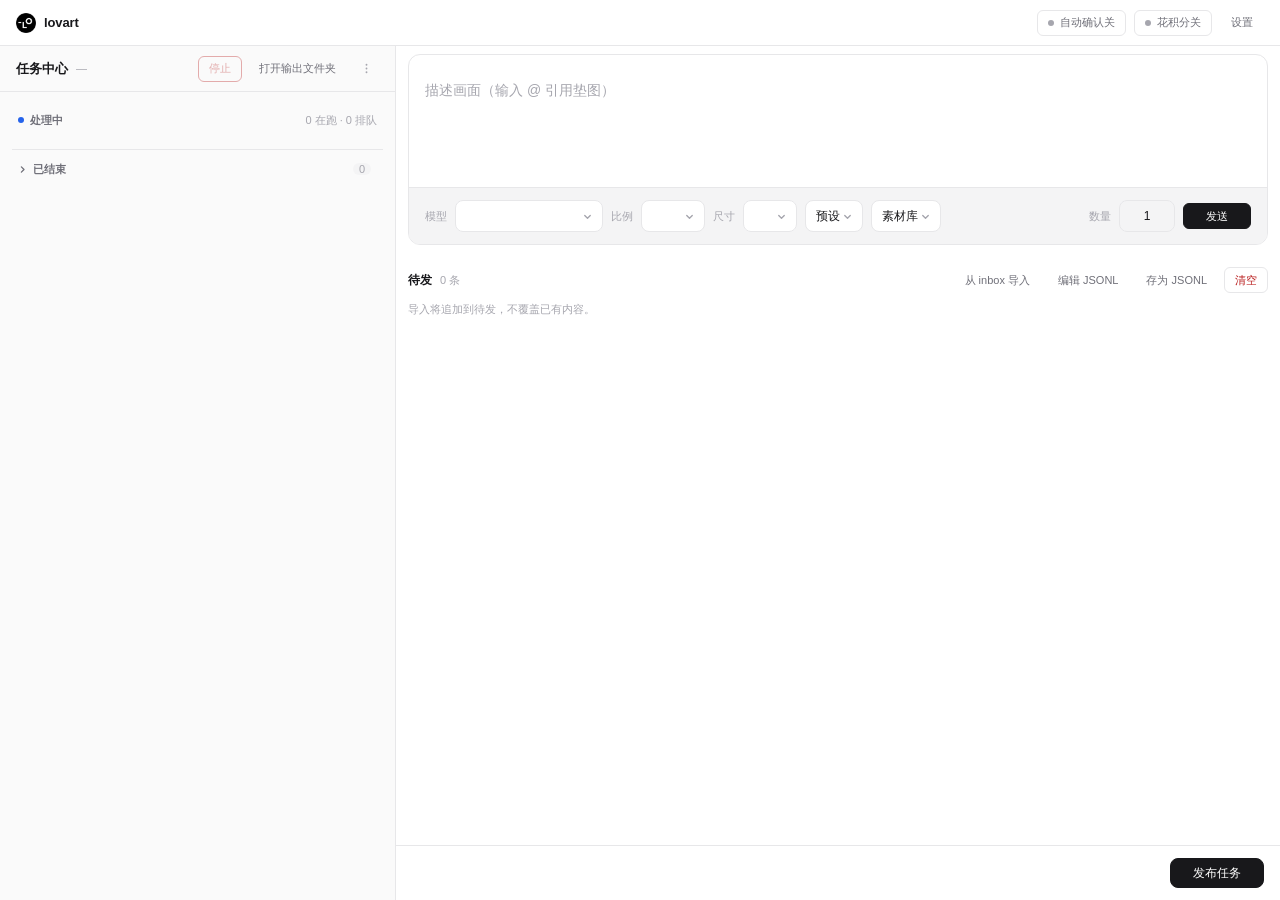
==== commit 2c2d4e40: "feat: 素材库（plan 20）+ 落盘与扫目录收口 - materialize_image：命名由目标目录定（refs 纯哈希 / presets·library 原名+哈希8），删掉 mate" ====
--- a/ui/index.html
+++ b/ui/index.html
@@ -208,6 +208,10 @@
                不是下拉，所以 `aria-haspopup` 是 `dialog`，也没有 `aria-expanded`。 -->
           <button class="select-btn" id="btnPresets" aria-haspopup="dialog"
             title="提示词预设">预设</button>
+          <!-- 素材库：库 = `data/library/` 目录本身（不建索引）⇒ 打开即重扫目录，
+               文件管理器里加/删的图下次打开就出现/消失。不常用 ⇒ 弹窗，不是侧栏。 -->
+          <button class="select-btn" id="btnLibrary" aria-haspopup="dialog"
+            title="素材库">素材库</button>
           <!-- 右端：数量 + 发送。
                ⚠️ 两者都只是「加入待发」，真正花钱的是下面的「发布任务」——
                   所以这里不写「提交 / 发布」，否则用户会以为点一下就扣积分。
@@ -267,6 +271,9 @@
     <span class="viewer-sep"></span>
     <button class="viewer-btn" id="viewerReveal">打开所在位置</button>
     <button class="viewer-btn" id="viewerCopy">复制提示词</button>
+    <!-- 「发送到素材库」= **复制**进 `data/library/`。来源只从 viewer 已有的两个变量取
+         （`viewerFile` / `data:` 图）；URL 图没有"复制"语义 ⇒ 由 app.js 禁用。 -->
+    <button class="viewer-btn" id="viewerSendToLibrary">发送到素材库</button>
   </div>
 </div>
 
@@ -325,17 +332,46 @@
       </div>
     </div>
 
-    <!-- 态二：编辑器（新建 / 修改共用） -->
+    <!-- 态二：编辑器（新建 / 修改共用）
+         ⚠️ 顺序与编辑区**一致**：垫图在上、文本在下，外面同样套一层 .composer。
+         名字是预设唯一多出来的字段 ⇒ 放在卡片**上方**，不挤占正文高度。 -->
     <div id="presetFormView" hidden>
-      <div class="preset-editor">
-        <!-- 名字是给人看的标签：可留空，留空时列表用正文首行兜底 -->
-        <input class="preset-name" id="presetName" type="text" placeholder="名字（留空就用首行）" />
-        <textarea class="preset-text" id="presetText" placeholder="写一条提示词…"></textarea>
-      </div>
+      <!-- 名字可留空（留空时列表用正文首行兜底）⇒ 它只是标签，不是正文的一部分 -->
+      <input class="preset-name" id="presetName" type="text" placeholder="名字（留空就用首行）" />
+      <div class="composer preset-composer">
+        <div class="composer-top">
+          <!-- 与编辑区同一套 RefStrip（「+」由这里挂，接独立 input） -->
+          <div class="refs" id="presetRefs" role="group" aria-label="预设垫图"></div>
+          <textarea class="preset-text" id="presetText" placeholder="写一条提示词…"
+            aria-label="预设正文"></textarea>
+        </div>
+      </div>
+      <input class="visually-hidden" id="presetRefPicker" type="file" accept="image/*" multiple />
       <div class="dialog-foot">
         <button class="btn btn-sm btn-quiet" id="btnPresetCancel">取消</button>
         <button class="btn btn-sm btn-primary" id="btnPresetSave">保存</button>
       </div>
+    </div>
+  </div>
+</div>
+
+<!-- ══ 素材库 ══
+     库 = `data/library/` **目录本身**（不建索引文件）：每次打开都重扫目录，
+     所以文件管理器里加/删的图，下一次打开就出现/消失 —— 不弹"检测到新文件/已删除"。
+     ⚠️ 网格尺寸**不存状态**（用户裁定：不要滑杆、不为显示偏好加 localStorage 键）：
+        `repeat(auto-fill, minmax(160px,1fr))` 在 `style.css` 的 `.library-grid` 一处。 -->
+<div class="mask" id="maskLibrary" hidden>
+  <div class="dialog dialog-mid" role="dialog" aria-modal="true" aria-labelledby="libraryTitle">
+    <div class="dialog-head">
+      <h2 class="dialog-title" id="libraryTitle">素材库</h2>
+      <button class="dialog-close" id="btnLibraryClose" title="关闭（Esc）" aria-label="关闭">×</button>
+    </div>
+    <div class="dialog-body">
+      <div class="library-grid" id="libraryGrid"></div>
+    </div>
+    <div class="dialog-foot">
+      <!-- 与编辑区「+」同款动作；**面板不关**（人可能连加几张） -->
+      <button class="btn btn-sm btn-quiet" id="btnLibraryAdd">＋ 发送到素材库</button>
     </div>
   </div>
 </div>
@@ -354,7 +390,10 @@
 
         <div class="form-section">运行</div>
         <label class="form-label" for="setConcurrency">并发数</label>
-        <input class="form-input" id="setConcurrency" type="number" min="1" max="8" />
+        <!-- 上限**不在这里写**：合法范围只有 `settings.rs` 的 `MAX_CONCURRENCY` 一个出处。
+             超了在保存时由后端拒绝并说明范围（`settings.rs` 的 `take_u64`），
+             错误可见；写死 `max` 等于在前端再维护一份清单。 -->
+        <input class="form-input" id="setConcurrency" type="number" min="1" />
         <label class="form-label" for="setTaskInterval">提交间隔（秒）</label>
         <!-- 全局节流：任意两次提交（含重试）至少隔这么久。0 = 不间隔；
              改完对**下一次开始**生效（正在跑的批次不打断）。 -->
@@ -415,9 +454,14 @@
 </div>
 
 <input class="visually-hidden" id="refPicker" type="file" accept="image/*" multiple />
-
+<input class="visually-hidden" id="libraryPicker" type="file" accept="image/*" multiple />
+
+<!-- `tauri.js` 必须最先：`presets.js` / `library.js` 的命令代理都用它的 `invoke` -->
+<script src="tauri.js"></script>
 <script src="promptChips.js"></script>
+<script src="refStrip.js"></script>
 <script src="presets.js"></script>
+<script src="library.js"></script>
 <script src="promptMention.js"></script>
 <script src="app.js"></script>
 </body>
--- a/ui/style.css
+++ b/ui/style.css
@@ -1046,6 +1046,11 @@
 
 .viewer-btn.is-on { background: rgb(255 255 255 / 22%); }
 
+/* 不可用的动作**看得出不可用**（「打开所在位置」没有本地文件时、「发送到素材库」遇到 URL 图时）：
+   可点但点了报错，比灰掉的按钮更糟。 */
+.viewer-btn:disabled { opacity: 0.35; cursor: not-allowed; }
+.viewer-btn:disabled:hover { background: transparent; }
+
 .viewer-sep { width: 1px; height: 16px; background: rgb(255 255 255 / 25%); }
 
 /* 旧的 .tag / .tag-warn / .tag-bad 已删 —— 异常改用带底色的 `.task-error` 说明块，
@@ -1311,7 +1316,7 @@
   margin-bottom: var(--sp-3);
 }
 
-/* 顺序 = 提交顺序（见 `app.js` 的 `placeRefNode` / `commitRefOrder`）⇒ 抓手光标 + 关掉触摸滚动/文字选择。
+/* 顺序 = 提交顺序（见 `refStrip.js` 的排序回调）⇒ 抓手光标 + 关掉触摸滚动/文字选择。
  * 拖拽反馈不用 `style.transform`（零内联样式）：节点被直接挪进 DOM，靠 `.is-dragging` 变淡。 */
 .ref {
   position: relative;
@@ -1505,6 +1510,9 @@
 
 .queue-row .task-text { flex: 1; }
 
+/* 待发：提示词显示到 6 行（发布前要能看清整条；看板卡片仍是 2 行）。 */
+.queue-row .task-prompt { -webkit-line-clamp: 6; }
+
 /* 查8：删除键**常显** */
 .queue-remove {
   flex: none;
@@ -1524,6 +1532,20 @@
 
 .queue-remove:hover { background: var(--bg-hover); color: var(--bad); }
 
+/* 草稿行的「编辑」：载入编辑区改完再发（只对带 `draftId` 的项出现）。 */
+.queue-edit {
+  flex: none;
+  height: var(--h-btn-sm);
+  padding: 0 var(--sp-2);
+  border: none;
+  border-radius: var(--r-sm);
+  background: transparent;
+  color: var(--ink-2);
+  font-size: var(--fs-sm);
+}
+
+.queue-edit:hover { background: var(--bg-hover); color: var(--ink-2); }
+
 /* ══ 弹窗 ══════════════════════════════════════════════════════════ */
 
 .mask {
@@ -1548,8 +1570,9 @@
 
 .dialog-wide { width: 520px; }
 
-/* 预设面板：比 `.dialog`（388）宽、比 `.dialog-wide`（520）窄 —— 列表两行文本刚好够 */
-.dialog-mid { width: 460px; }
+/* 预设面板：跟编辑区同一档宽度（460 太窄 ⇒ 垫图换行挤成 2 行、正文一眼看不全）。
+   `min(720px, 92vw)`：大屏给足，小屏不溢出。 */
+.dialog-mid { width: min(720px, 92vw); }
 
 /* 带关闭键的标题栏（`.dialog-title` 原本自带 padding，在栏里要收掉） */
 .dialog-head {
@@ -1693,15 +1716,17 @@
   text-align: center;
 }
 
-/* 编辑态：**整块换掉**列表（不是把空 textarea 摆在列表上面） */
-.preset-editor { padding: 0 var(--sp-4); }
-
-/* 名字：单行标签，与 textarea 同一套外观；可留空（留空时列表用正文首行兜底） */
+/* 编辑态：**整块换掉**列表（不是把空 textarea 摆在列表上面）。
+   ⚠️ 结构与编辑区一致（垫图在上、文本在下、共用一个 .composer），
+   所以这里只留"预设独有"的两处：名字框 + 正文容器；其余样式全部继承。 */
+
+/* 名字：预设唯一多出来的字段，放在 .composer **外面** ⇒ 不占正文高度、不破坏同一套布局 */
 .preset-name {
   display: block;
-  width: 100%;
+  box-sizing: border-box;
+  width: calc(100% - var(--sp-4) - var(--sp-4));
   height: var(--h-ctl);
-  margin-bottom: var(--sp-2);
+  margin: var(--sp-3) var(--sp-4) 0;
   padding: 0 10px;
   border: 1px solid var(--line);
   border-radius: var(--r-md);
@@ -1713,25 +1738,100 @@
 
 .preset-name:focus { border-color: var(--ink); background: var(--bg); }
 
+/* 正文：与 `.prompt-input` 同一套形态（字号 / 行高 / 上下限 / 无框）⇒
+   差异只剩 textarea 与 contentEditable 的容器本身（预设存纯文本，不存芯片）。
+   ⚠️ 放在 `.composer-top` 里 ⇒ 天然继承它的 padding，不再自己写一遍。 */
+.preset-composer { margin: var(--sp-2) var(--sp-4) 0; }
+
 .preset-text {
   display: block;
   width: 100%;
-  height: 148px;
-  padding: var(--sp-2) 10px;
-  border: 1px solid var(--line);
-  border-radius: var(--r-md);
-  background: var(--bg-sub);
+  /* 比编辑区高 1.4 倍：预设正文常是一整段，别一上来就得滚动。 */
+  min-height: 134px;
+  max-height: 504px;
+  overflow-y: auto;
+  padding: 0;
+  border: none;
+  background: transparent;
   color: var(--ink);
-  font-size: var(--fs-md);
-  line-height: 1.6;
+  font-size: var(--fs-lg);
+  line-height: 1.7;
   outline: none;
   resize: vertical;
-}
-
-.preset-text:focus { border-color: var(--ink); background: var(--bg); }
+  font-family: inherit;
+}
 
 /* 列表态的 footer 只有一个「新建」，靠左；编辑态的「取消 / 保存」用默认的靠右 */
 #presetListView .dialog-foot { justify-content: flex-start; }
+
+/* ══ 素材库面板 ══════════════════════════════════════════════════════ */
+
+/* 网格尺寸**只由这一行决定**（用户裁定：不要滑杆、不为显示偏好加 localStorage 键）：
+   窗口多宽就几列，每格不小于 160px。要调大小改这一个数字，没有第二处。 */
+.library-grid {
+  display: grid;
+  grid-template-columns: repeat(auto-fill, minmax(160px, 1fr));
+  gap: var(--sp-2);
+  padding: var(--sp-3) 0;
+  max-height: 56vh;
+  overflow: auto;
+}
+
+.library-tile { position: relative; }
+
+/* 整格可点 = 取用（进编辑区垫图）⇒ 它是按钮，不是 `<img>` */
+.library-pick {
+  display: block;
+  width: 100%;
+  padding: 0;
+  border: 1px solid var(--line);
+  border-radius: var(--r-sm);
+  background: var(--bg-sub);
+  overflow: hidden;
+  aspect-ratio: 1;
+}
+
+.library-pick img {
+  width: 100%;
+  height: 100%;
+  object-fit: cover;
+  display: block;
+}
+
+.library-pick:hover { border-color: var(--ink); }
+
+/* 删除键：常显（查8），与垫图 / 预设同款垃圾桶图标；
+   只删文件，不查引用（编辑区里那张变破图就是可见反馈）。 */
+.library-del {
+  position: absolute;
+  top: 0;
+  right: 0;
+  display: flex;
+  align-items: center;
+  justify-content: center;
+  width: 20px;
+  height: 20px;
+  padding: 0;
+  border: none;
+  border-radius: 0 var(--r-sm) 0 var(--r-sm);
+  background: var(--ink);
+  color: var(--bg);
+}
+
+.library-del svg {
+  width: 11px;
+  height: 11px;
+  fill: none;
+  stroke: currentColor;
+  stroke-width: 1.7;
+  stroke-linecap: round;
+  stroke-linejoin: round;
+}
+
+.library-del:hover:not(:disabled) { background: var(--bad); }
+.library-del:disabled { opacity: 0.4; cursor: not-allowed; }
+
+#maskLibrary .dialog-foot { justify-content: flex-start; }
 
 .form {
   display: grid;
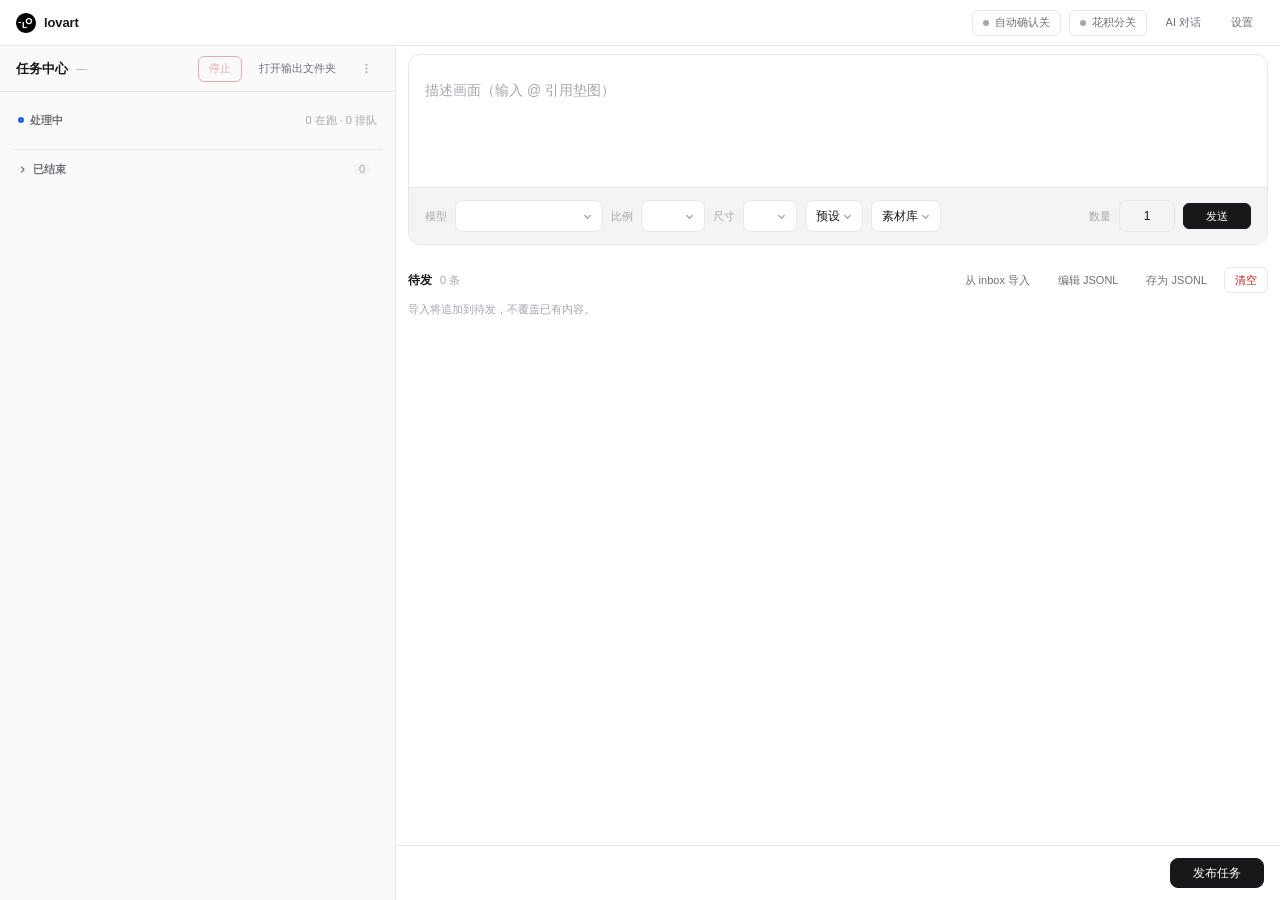
==== commit 25a7a635: "feat: AI 对话面板（plan 21-23）+ 独立窗口与 Lovart 自有通道 六条 assistant_* 命令（状态/失败/写入三条形状，业务失败一律走 Ok(status)）； 会话真" ====
--- a/ui/index.html
+++ b/ui/index.html
@@ -5,6 +5,8 @@
 <meta name="viewport" content="width=device-width, initial-scale=1" />
 <title>lovart</title>
 <link rel="stylesheet" href="style.css" />
+<!-- AI 对话插件样式：只作用于 `.ap-root` 内部，整目录拷走也带着它 -->
+<link rel="stylesheet" href="assistant-plugin/style.css" />
 </head>
 <body>
 
@@ -70,6 +72,9 @@
     <span class="auto-switch-dot" aria-hidden="true"></span>
     <span id="spendModeLabel">花积分关</span>
   </button>
+  <!-- AI 对话：入口放**右上角**（与右侧吸附浮层同一侧，形态照 maomao 的顶栏入口）。
+       它不在工具条里：那条工具条是「一次出图要什么」，对话不是出图。 -->
+  <button class="btn btn-sm btn-quiet" id="btnAssistant" title="AI 对话（纯文本，不出图）">AI 对话</button>
   <button class="btn btn-sm btn-quiet" id="btnSettings">设置</button>
 </header>
 
@@ -274,6 +279,9 @@
     <!-- 「发送到素材库」= **复制**进 `data/library/`。来源只从 viewer 已有的两个变量取
          （`viewerFile` / `data:` 图）；URL 图没有"复制"语义 ⇒ 由 app.js 禁用。 -->
     <button class="viewer-btn" id="viewerSendToLibrary">发送到素材库</button>
+    <!-- 「发送到 AI 对话」= 点图进对话框的入口（素材库 / 看板大图 / 垫图都从这里过）。
+         只认本机路径：`http(s)` 的图不是本机文件，发给模型要重新下载 ⇒ 由 app.js 说明。 -->
+    <button class="viewer-btn" id="viewerSendToChat">发送到 AI 对话</button>
   </div>
 </div>
 
@@ -375,6 +383,16 @@
     </div>
   </div>
 </div>
+
+<!-- ══ AI 对话 ══
+     内容全部由 `ui/assistant-plugin/` 渲染进 `#assistantRoot`。
+     ⚠️ **不是模态弹窗**：形态照 maomao（`AgentPanel` 是 `absolute top-0 right-0 bottom-0 z-30`
+     的右侧贴边浮层，没有遮罩）。做成 `.mask` 会把"点图进对话"这条第一性挡死 ——
+     面板一开就点不了素材库、也点不了大图上的「发送到 AI 对话」。
+     z-index 低于 `.mask`(50) 与 `.viewer`(100)：素材库/大图会**盖在它上面**，关掉就回到它。 -->
+<aside class="assistant-dock" id="assistantDock" hidden aria-label="AI 对话">
+  <div id="assistantRoot"></div>
+</aside>
 
 <!-- ══ 设置 ══ -->
 <div class="mask" id="maskSettings" hidden>
@@ -454,6 +472,9 @@
 </div>
 
 <input class="visually-hidden" id="refPicker" type="file" accept="image/*" multiple />
+<!-- 素材库可一次选多张（用户裁定 2026-11-26：先试用，不好用再删）——
+     但**逐张发送、失败逐张报**，不做"已放入 N 张"这类汇总/计数：
+     多选不等于需要有人替它们总结（同一个失败只说一次，ADR-0003）。 -->
 <input class="visually-hidden" id="libraryPicker" type="file" accept="image/*" multiple />
 
 <!-- `tauri.js` 必须最先：`presets.js` / `library.js` 的命令代理都用它的 `invoke` -->
@@ -463,6 +484,11 @@
 <script src="presets.js"></script>
 <script src="library.js"></script>
 <script src="promptMention.js"></script>
+<!-- AI 对话插件：顺序固定（index 最后装配前三个）-->
+<script src="assistant-plugin/store.js"></script>
+<script src="assistant-plugin/render.js"></script>
+<script src="assistant-plugin/ui.js"></script>
+<script src="assistant-plugin/index.js"></script>
 <script src="app.js"></script>
 </body>
 </html>
--- a/ui/style.css
+++ b/ui/style.css
@@ -1574,6 +1574,60 @@
    `min(720px, 92vw)`：大屏给足，小屏不溢出。 */
 .dialog-mid { width: min(720px, 92vw); }
 
+/* AI 对话：**右侧吸附浮层**，不是模态（形态照 maomao 的 `AgentPanel`：
+   `absolute top-0 right-0 bottom-0 z-30` + 左缘拖宽，没有遮罩）。
+   为什么不做 `.mask`：面板一开就点不了素材库/大图 ⇒「点图进对话」被自己的遮罩挡死。
+   z-index 40 < 遮罩 50 < 大图 100 ⇒ 素材库与大图会盖在它上面，关掉就回到它。 */
+.assistant-dock {
+  position: fixed;
+  top: 0;
+  right: 0;
+  bottom: 0;
+  z-index: 40;
+  display: flex;
+  flex-direction: column;
+  width: min(420px, 92vw);
+  border-left: 1px solid var(--line);
+  background: var(--bg);
+  box-shadow: -12px 0 32px rgb(0 0 0 / 0.12);
+}
+
+/* `hidden` 必须显式压过 `display:flex`（与 `.mask:not([hidden])` 同一口径） */
+.assistant-dock[hidden] {
+  display: none;
+}
+
+.assistant-dock #assistantRoot {
+  flex: 1;
+  min-height: 0;
+}
+
+/* 独立对话窗口（`docs/plan/22`）：同一个 index.html，只留对话本身。
+   顶栏/看板/编辑区都藏掉 —— 那个窗口里它们没有意义（也不该跑它们的初始化）。 */
+.is-assistant-window .topbar,
+.is-assistant-window .split {
+  display: none;
+}
+
+.is-assistant-window .assistant-dock {
+  inset: 0;
+  width: auto;
+  border-left: 0;
+  box-shadow: none;
+}
+
+/* 独立窗口里的看大图：必须**盖住**顶栏（浮层 z-index 40），且只留「适应/实际大小」——
+   其余工具（打开所在位置、复制提示词、发送到素材库/对话）属于主窗口，这里没接线，
+   留着就是死按钮。 */
+.is-assistant-window .viewer {
+  z-index: 200;
+}
+
+.is-assistant-window .viewer-bar .viewer-btn:not(#viewerFit):not(#viewerActual),
+.is-assistant-window .viewer-bar .viewer-sep {
+  display: none;
+}
+
 /* 带关闭键的标题栏（`.dialog-title` 原本自带 padding，在栏里要收掉） */
 .dialog-head {
   display: flex;
--- a/ui/assistant-plugin/style.css
+++ b/ui/assistant-plugin/style.css
@@ -0,0 +1,552 @@
+/*
+ * AI 对话插件样式 —— **只作用于 `.ap-root` 内部**（宿主页面不被污染）。
+ * 颜色/圆角/字号沿用宿主的 CSS 令牌，取不到时退回内置值（整目录拷到别的宿主也能看）。
+ */
+
+.ap-root {
+  /* 会话下拉是 `position: absolute` ⇒ 必须有定位祖先（否则会跑到 body 上） */
+  position: relative;
+  display: flex;
+  flex-direction: column;
+  min-height: 0;
+  height: 100%;
+  color: var(--ink, #18181b);
+  font-size: var(--fs-md, 13px);
+}
+
+/* ── 顶栏 ─────────────────────────────────────────────────────────── */
+
+.ap-root .agent-header {
+  display: flex;
+  align-items: center;
+  gap: 6px;
+  height: var(--head-h, 46px);
+  padding: 0 10px 0 12px;
+  border-bottom: 1px solid var(--line, #e7e7e9);
+}
+
+.ap-root .agent-title-btn {
+  display: inline-flex;
+  align-items: center;
+  gap: 6px;
+  max-width: 60%;
+  height: var(--h-btn, 30px);
+  padding: 0 8px;
+  border: 0;
+  border-radius: var(--r-sm, 6px);
+  background: transparent;
+  color: inherit;
+  font-size: var(--fs-lg, 14px);
+  font-weight: 600;
+  cursor: pointer;
+}
+
+.ap-root .agent-title-btn:hover {
+  background: var(--bg-hover, #ececee);
+}
+
+.ap-root .agent-title-text {
+  overflow: hidden;
+  white-space: nowrap;
+  text-overflow: ellipsis;
+}
+
+.ap-root .agent-icon-btn {
+  margin-left: auto;
+  display: inline-flex;
+  align-items: center;
+  justify-content: center;
+  width: var(--h-btn-sm, 26px);
+  height: var(--h-btn-sm, 26px);
+  border: 0;
+  border-radius: var(--r-sm, 6px);
+  background: transparent;
+  color: inherit;
+  /* ⚠️ `line-height: 0` + `svg { display: block }`：图标按钮里混着文字字形时，
+       行盒会把基线算进去，一排按钮就会出现"一大一小、一高一低"。 */
+  font-size: 0;
+  line-height: 0;
+  padding: 0;
+  cursor: pointer;
+}
+
+.ap-root .agent-icon-btn svg {
+  display: block;
+}
+
+.ap-root .agent-icon-btn.is-on {
+  background: var(--bg-sub, #f4f4f5);
+  color: var(--ink, #18181b);
+}
+
+.ap-root .agent-icon-btn + .agent-icon-btn {
+  margin-left: 0;
+}
+
+.ap-root .agent-icon-btn:hover {
+  background: var(--bg-hover, #ececee);
+}
+
+.ap-root .agent-pop {
+  position: absolute;
+  z-index: 6;
+  margin: 44px 0 0 12px;
+  min-width: 240px;
+  max-width: 320px;
+  max-height: 320px;
+  overflow: auto;
+  padding: 4px;
+  border: 1px solid var(--line, #e7e7e9);
+  border-radius: var(--r-md, 8px);
+  background: var(--bg, #fff);
+  box-shadow: 0 12px 28px rgba(0, 0, 0, 0.14);
+}
+
+.ap-root .agent-pop-empty {
+  padding: 10px;
+  color: #71717a;
+  font-size: var(--fs-sm, 12px);
+}
+
+.ap-root .agent-row {
+  display: flex;
+  align-items: center;
+  gap: 2px;
+  border-radius: var(--r-sm, 6px);
+}
+
+.ap-root .agent-row:hover {
+  background: var(--bg-hover, #ececee);
+}
+
+.ap-root .agent-row.is-current .agent-row-pick {
+  font-weight: 600;
+}
+
+.ap-root .agent-row-pick {
+  flex: 1;
+  min-width: 0;
+  padding: 7px 8px;
+  border: 0;
+  background: transparent;
+  color: inherit;
+  font-size: var(--fs-md, 13px);
+  text-align: left;
+  cursor: pointer;
+  overflow: hidden;
+  white-space: nowrap;
+  text-overflow: ellipsis;
+}
+
+.ap-root .agent-row-btn {
+  display: inline-flex;
+  align-items: center;
+  justify-content: center;
+  width: 24px;
+  height: 24px;
+  border: 0;
+  border-radius: var(--r-sm, 6px);
+  background: transparent;
+  color: #71717a;
+  cursor: pointer;
+  opacity: 0;
+}
+
+.ap-root .agent-row:hover .agent-row-btn,
+.ap-root .agent-row-btn.is-danger {
+  opacity: 1;
+}
+
+.ap-root .agent-row-btn.is-danger {
+  background: #fee2e2;
+  color: #b91c1c;
+}
+
+.ap-root .agent-row-input {
+  flex: 1;
+  height: 26px;
+  padding: 0 6px;
+  border: 1px solid var(--run, #2563eb);
+  border-radius: var(--r-sm, 6px);
+  font-size: var(--fs-md, 13px);
+}
+
+/* ── 消息区 ───────────────────────────────────────────────────────── */
+
+.ap-root .agent-body {
+  flex: 1;
+  min-height: 0;
+  overflow: auto;
+  padding: 12px;
+}
+
+.ap-root .agent-messages {
+  display: flex;
+  flex-direction: column;
+  gap: 10px;
+}
+
+.ap-root .agent-msg-wrap {
+  display: flex;
+}
+
+.ap-root .agent-msg-wrap.is-user {
+  justify-content: flex-end;
+}
+
+.ap-root .agent-msg {
+  max-width: 86%;
+  padding: 8px 11px;
+  border-radius: var(--r-lg, 12px);
+  background: var(--bg-sub, #f4f4f5);
+  line-height: 1.62;
+  word-break: break-word;
+}
+
+.ap-root .agent-msg-wrap.is-user .agent-msg {
+  background: #e8f0fe;
+}
+
+.ap-root .agent-msg.is-ephemeral {
+  border: 1px dashed var(--warn, #b45309);
+}
+
+.ap-root .agent-empty {
+  padding: 48px 8px;
+  text-align: center;
+  color: #71717a;
+}
+
+.ap-root .agent-empty h3 {
+  margin: 0 0 6px;
+  font-size: var(--fs-xl, 20px);
+  font-weight: 600;
+  color: var(--ink, #18181b);
+}
+
+.ap-root .agent-thinking {
+  display: flex;
+  align-items: center;
+  gap: 6px;
+  padding: 8px 2px 0;
+  color: #71717a;
+  font-size: var(--fs-sm, 12px);
+}
+
+.ap-root .agent-dots {
+  display: inline-flex;
+  gap: 3px;
+}
+
+.ap-root .agent-dot {
+  width: 5px;
+  height: 5px;
+  border-radius: 50%;
+  background: currentColor;
+  animation: ap-bounce 1.1s infinite ease-in-out;
+}
+
+.ap-root .agent-dot:nth-child(2) {
+  animation-delay: 0.15s;
+}
+
+.ap-root .agent-dot:nth-child(3) {
+  animation-delay: 0.3s;
+}
+
+@keyframes ap-bounce {
+  0%,
+  70%,
+  100% {
+    opacity: 0.35;
+    transform: translateY(0);
+  }
+  35% {
+    opacity: 1;
+    transform: translateY(-3px);
+  }
+}
+
+.ap-root .agent-error {
+  margin-top: 10px;
+  padding: 8px 10px;
+  border: 1px solid #fecaca;
+  border-radius: var(--r-md, 8px);
+  background: #fef2f2;
+  color: #991b1b;
+  font-size: var(--fs-sm, 12px);
+  white-space: pre-wrap;
+}
+
+/* ── 底部 OneBox ──────────────────────────────────────────────────── */
+
+.ap-root .agent-composer {
+  border-top: 1px solid var(--line, #e7e7e9);
+  padding: 8px 10px 10px;
+}
+
+.ap-root .agent-att-row {
+  display: flex;
+  flex-wrap: wrap;
+  gap: 6px;
+  padding-bottom: 8px;
+}
+
+.ap-root .agent-att {
+  position: relative;
+  width: 44px;
+  height: 44px;
+  border-radius: var(--r-sm, 6px);
+  overflow: hidden;
+  background: var(--bg-sub, #f4f4f5);
+}
+
+.ap-root .agent-att img {
+  width: 100%;
+  height: 100%;
+  object-fit: cover;
+  cursor: zoom-in;
+}
+
+.ap-root .agent-att-remove {
+  position: absolute;
+  top: 0;
+  right: 0;
+  width: 16px;
+  height: 16px;
+  border: 0;
+  border-radius: 0 6px 0 6px;
+  background: rgba(0, 0, 0, 0.55);
+  color: #fff;
+  font-size: 11px;
+  line-height: 1;
+  cursor: pointer;
+}
+
+/* 输入框高度拖拽手柄：贴在输入卡片顶边的一条细带，hover 才显形（不占视觉） */
+.ap-root .agent-composer-grip {
+  flex: none;
+  height: 10px;
+  margin: -4px 0 2px;
+  border-radius: 3px;
+  cursor: row-resize;
+  background: transparent;
+  touch-action: none;
+}
+
+.ap-root .agent-composer-grip:hover,
+.ap-root .agent-composer-grip:active {
+  background: var(--line, #e7e7e9);
+}
+
+.ap-root .agent-textarea {
+  width: 100%;
+  /* 默认比一行高（约 3 行）：单行输入框在这里太局促 */
+  height: 76px;
+  min-height: 76px;
+  max-height: 320px;
+  padding: 6px 2px;
+  border: 0;
+  outline: none;
+  resize: none;
+  background: transparent;
+  color: inherit;
+  font: inherit;
+  line-height: 1.6;
+}
+
+.ap-root .agent-tools {
+  display: flex;
+  align-items: center;
+  gap: 6px;
+  padding-top: 4px;
+}
+
+.ap-root .agent-tool-btn {
+  display: inline-flex;
+  align-items: center;
+  justify-content: center;
+  width: 26px;
+  height: 26px;
+  border: 0;
+  border-radius: 50%;
+  background: transparent;
+  color: #71717a;
+  cursor: pointer;
+}
+
+.ap-root .agent-tool-btn:hover {
+  background: var(--bg-hover, #ececee);
+}
+
+.ap-root .agent-send {
+  margin-left: auto;
+  display: inline-flex;
+  align-items: center;
+  justify-content: center;
+  width: 28px;
+  height: 28px;
+  border: 0;
+  border-radius: 50%;
+  background: var(--ink, #18181b);
+  color: #fff;
+  cursor: pointer;
+}
+
+.ap-root .agent-send:disabled {
+  opacity: 0.35;
+  cursor: default;
+}
+
+/* ── 渲染出来的 Markdown ──────────────────────────────────────────── */
+
+.ap-root .md-p {
+  margin: 0 0 6px;
+}
+
+.ap-root .md-p:last-child {
+  margin-bottom: 0;
+}
+
+.ap-root .md-heading {
+  margin: 10px 0 6px;
+  line-height: 1.4;
+}
+
+.ap-root .md-h1 {
+  font-size: 16px;
+}
+
+.ap-root .md-h2 {
+  font-size: 15px;
+}
+
+.ap-root .md-h3 {
+  font-size: 14px;
+}
+
+.ap-root .md-inline-code {
+  padding: 1px 4px;
+  border-radius: 4px;
+  background: rgba(0, 0, 0, 0.06);
+  font-family: ui-monospace, Menlo, Consolas, monospace;
+  font-size: 12px;
+}
+
+.ap-root .md-code {
+  margin: 8px 0;
+  border: 1px solid var(--line, #e7e7e9);
+  border-radius: var(--r-md, 8px);
+  overflow: hidden;
+}
+
+.ap-root .md-code-head {
+  display: flex;
+  align-items: center;
+  gap: 8px;
+  padding: 4px 8px;
+  background: var(--bg-sub, #f4f4f5);
+  color: #71717a;
+  font-size: 11px;
+}
+
+.ap-root .md-code-copy {
+  margin-left: auto;
+  border: 0;
+  background: transparent;
+  color: inherit;
+  font-size: 11px;
+  cursor: pointer;
+}
+
+.ap-root .md-code-body {
+  margin: 0;
+  padding: 8px 10px;
+  overflow: auto;
+  background: #fbfbfb;
+  font-family: ui-monospace, Menlo, Consolas, monospace;
+  font-size: 12px;
+  line-height: 1.55;
+}
+
+.ap-root .md-table {
+  margin: 8px 0;
+  border-collapse: collapse;
+  font-size: 12px;
+}
+
+.ap-root .md-table th,
+.ap-root .md-table td {
+  padding: 4px 8px;
+  border: 1px solid var(--line, #e7e7e9);
+  text-align: left;
+}
+
+.ap-root .md-table th {
+  background: var(--bg-sub, #f4f4f5);
+  font-weight: 600;
+}
+
+.ap-root .md-quote {
+  margin: 8px 0;
+  padding: 2px 0 2px 10px;
+  border-left: 3px solid var(--line, #e7e7e9);
+  color: #52525b;
+}
+
+.ap-root .md-list {
+  margin: 6px 0;
+  padding-left: 20px;
+}
+
+.ap-root .md-hr {
+  margin: 10px 0;
+  border: 0;
+  border-top: 1px solid var(--line, #e7e7e9);
+}
+
+.ap-root .md-link {
+  color: var(--run, #2563eb);
+  text-decoration: none;
+}
+
+.ap-root .md-link:hover {
+  text-decoration: underline;
+}
+
+.ap-root .md-at {
+  padding: 0 4px;
+  border-radius: 4px;
+  background: rgba(37, 99, 235, 0.1);
+  color: var(--run, #2563eb);
+}
+
+/* 只渲染最近 N 条 ⇒ 更早的那部分给一个明确入口（不假装历史不存在） */
+.ap-root .agent-load-more {
+  align-self: center;
+  margin: 0 auto 8px;
+  padding: 4px 10px;
+  border: 1px solid var(--line, #e7e7e9);
+  border-radius: var(--r-pill, 999px);
+  background: var(--bg-sub, #f4f4f5);
+  color: #71717a;
+  font-size: var(--fs-sm, 12px);
+  cursor: pointer;
+}
+
+.ap-root .md-image {
+  display: block;
+  max-width: 100%;
+  margin: 6px 0;
+  border-radius: var(--r-sm, 6px);
+  cursor: zoom-in;
+}
+
+.ap-root .md-missing {
+  display: inline-block;
+  padding: 1px 6px;
+  border-radius: 4px;
+  background: rgba(180, 83, 9, 0.12);
+  color: var(--warn, #b45309);
+  font-size: 12px;
+}
